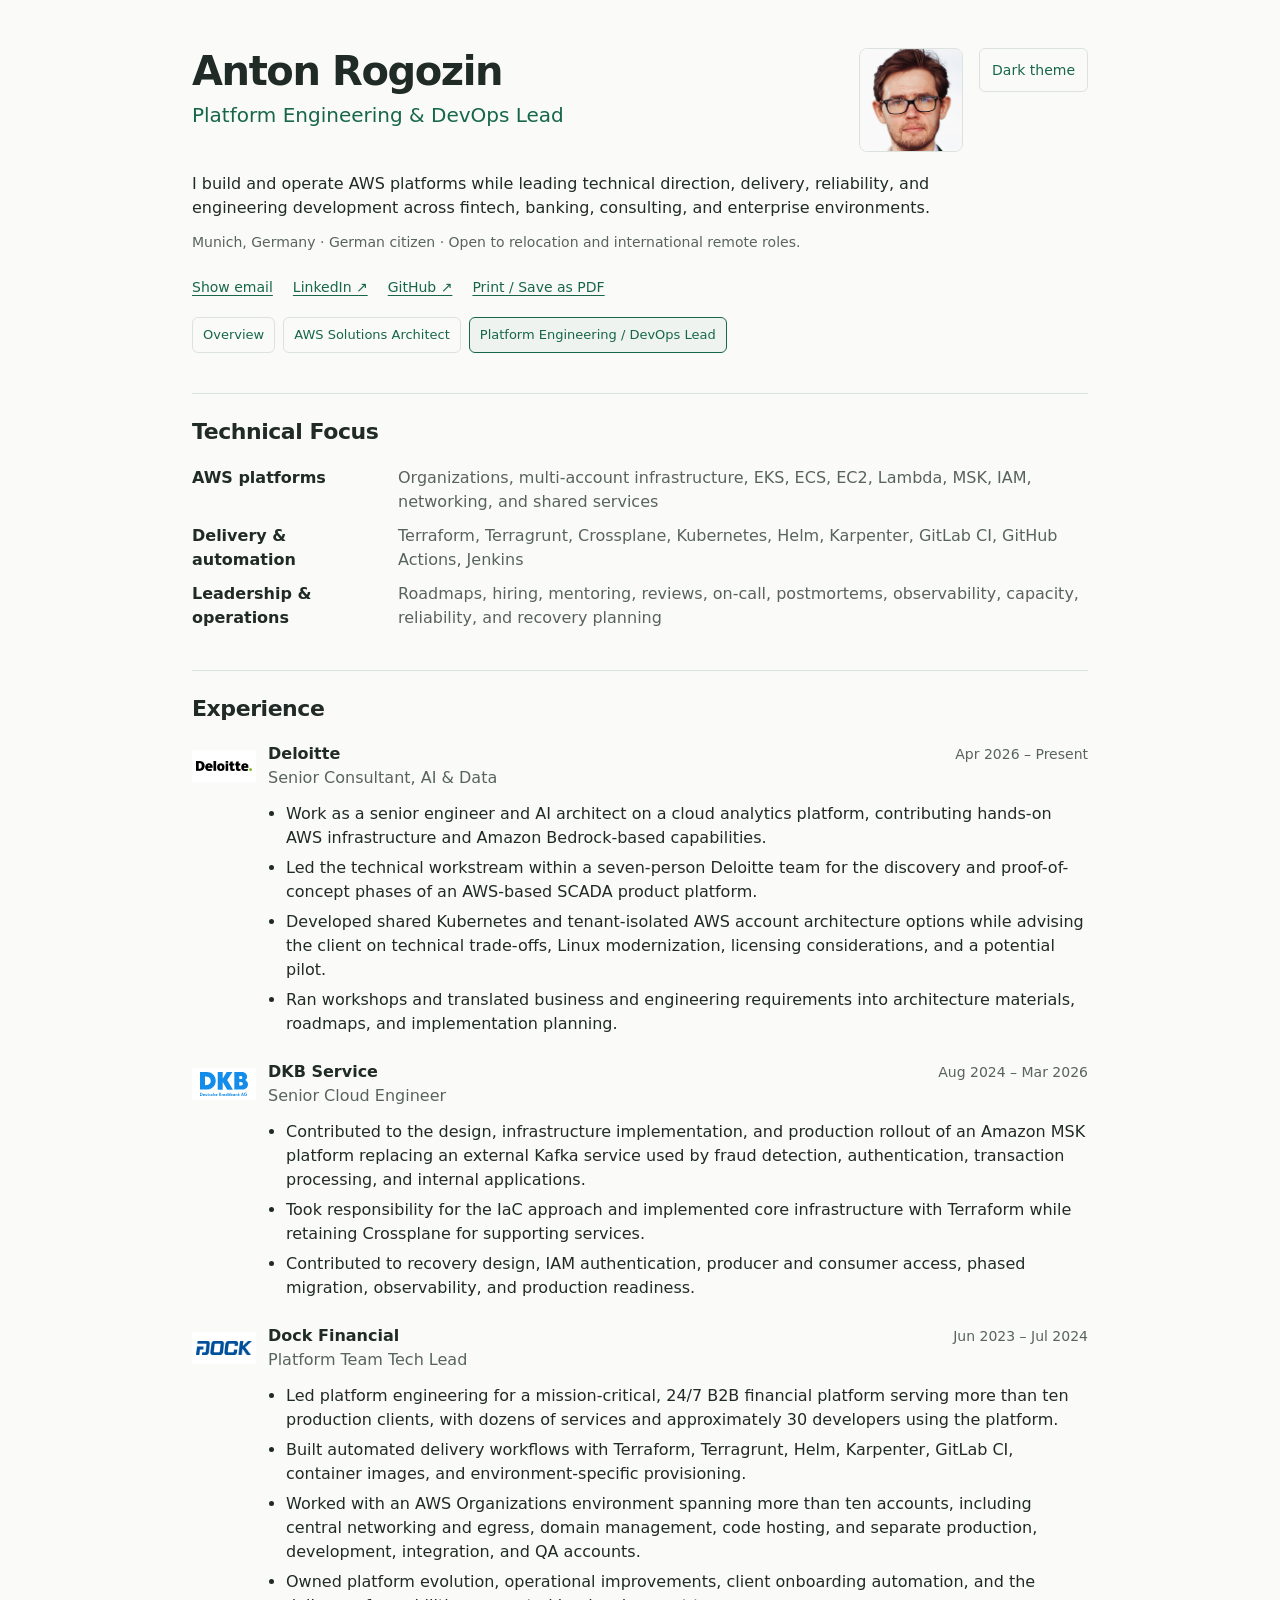
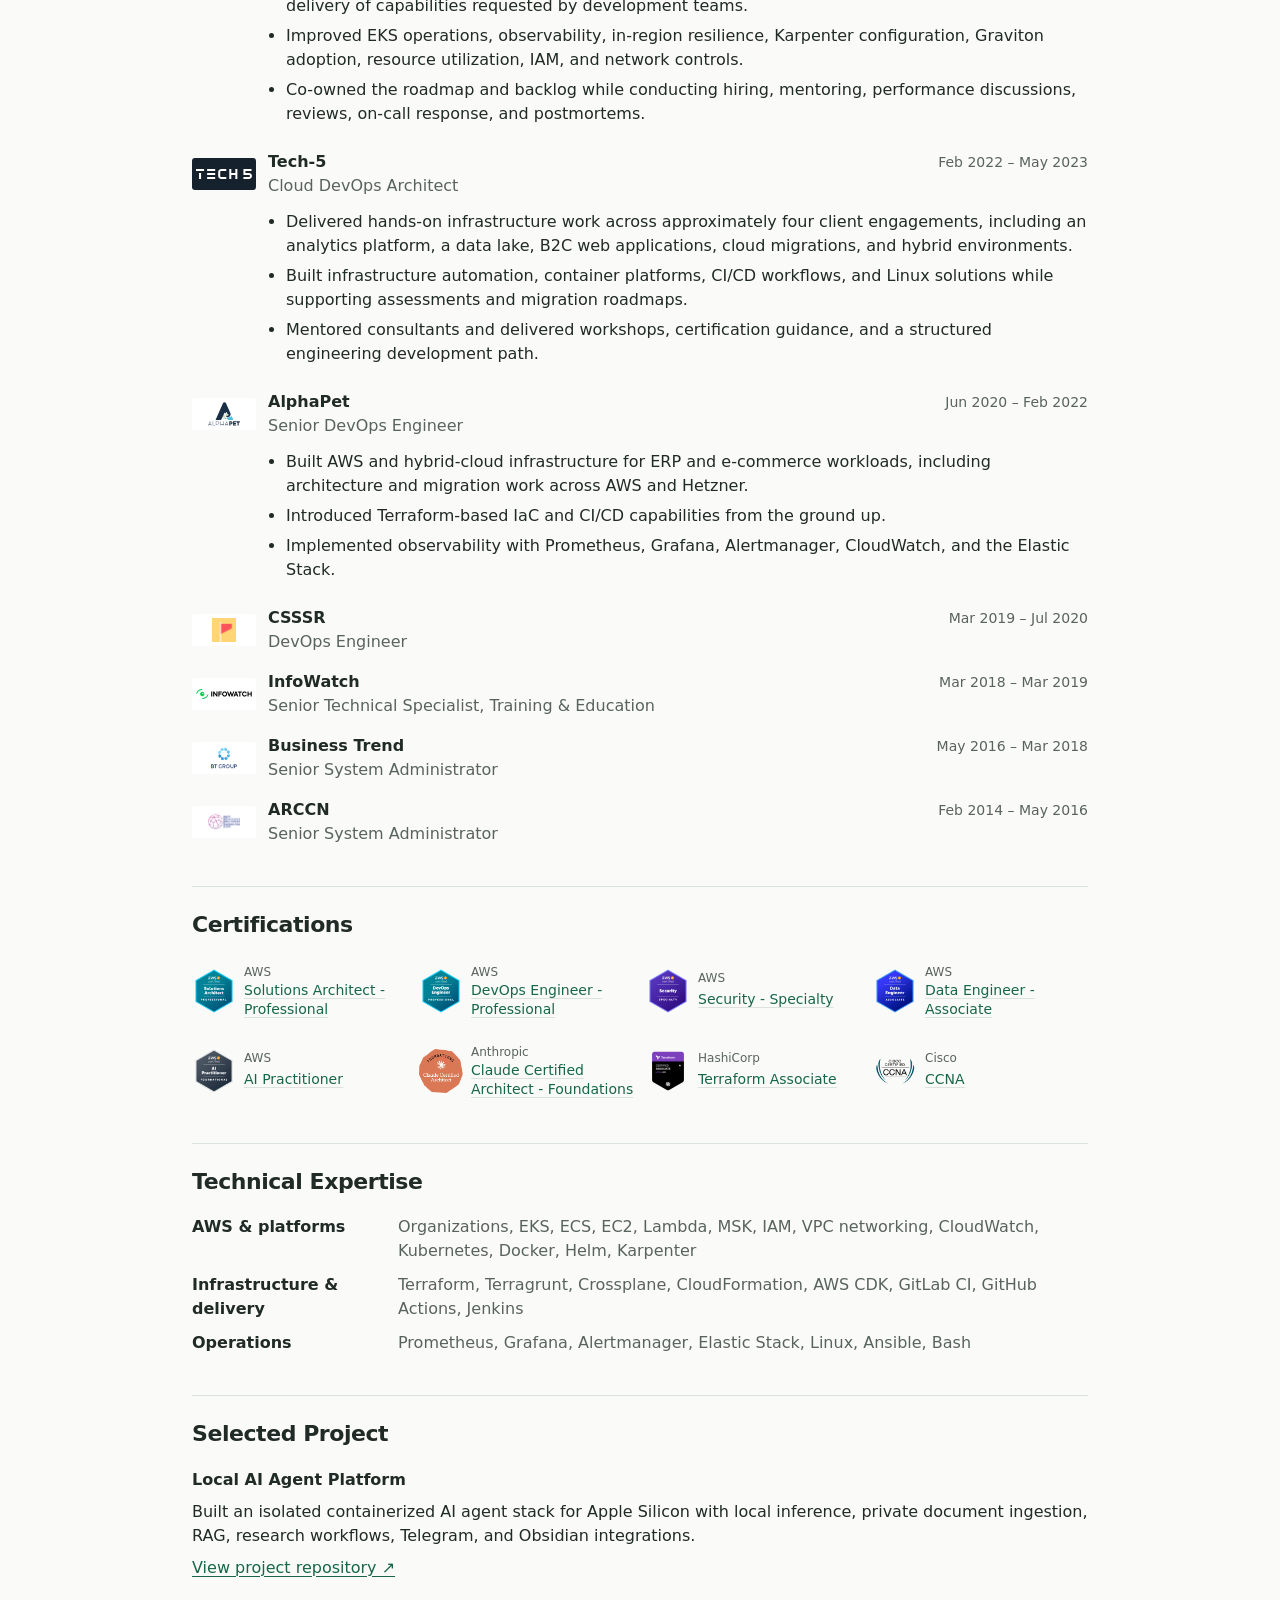
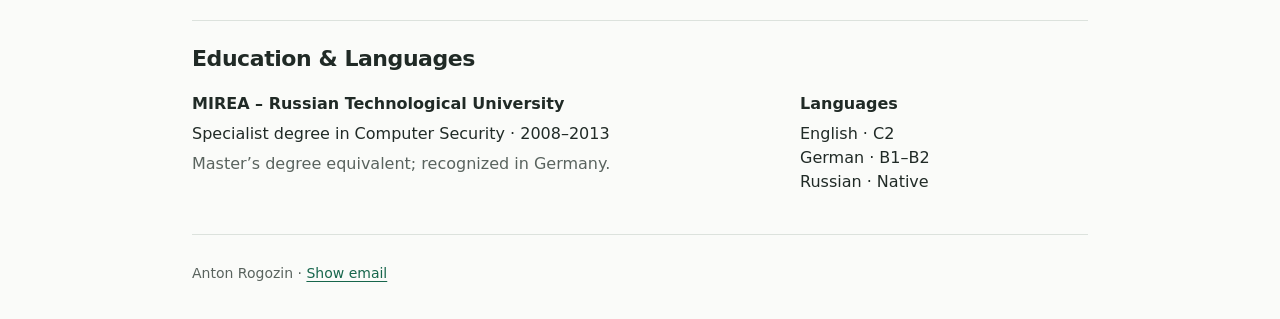
==== platform-engineering.html @ 915482ad "feat: enrich role-focused CV experience" ====
<!doctype html>
<html lang="en">
  <head>
    <meta charset="utf-8">
    <meta name="viewport" content="width=device-width, initial-scale=1">
    <meta name="description" content="Anton Rogozin - hands-on Platform Engineering and DevOps Lead with AWS, EKS, Kubernetes, Terraform, CI/CD, operations, and people leadership experience.">
    <meta name="theme-color" content="#0b0f14">
    <meta http-equiv="Content-Security-Policy" content="default-src 'self'; script-src 'self'; style-src 'self'; img-src 'self' data:; font-src 'self'; connect-src 'none'; object-src 'none'; base-uri 'self'; form-action 'self'; upgrade-insecure-requests">
    <meta property="og:type" content="profile"><meta property="og:title" content="Anton Rogozin - Platform Engineering & DevOps Lead"><meta property="og:description" content="AWS, EKS, Kubernetes, Terraform, CI/CD, reliability, developer platforms, and engineering leadership."><meta property="og:url" content="https://aarogozin.github.io/cv/platform-engineering.html"><meta name="twitter:card" content="summary">
    <title>Anton Rogozin - Platform Engineering & DevOps Lead</title>
    <link rel="icon" href="favicon.svg" type="image/svg+xml"><link rel="stylesheet" href="styles.css?v=3"><script defer src="app.js"></script>
  </head>
  <body>
    <a class="skip-link" href="#main">Skip to content</a>
    <main id="main" class="resume">
      <header class="profile" id="top">
        <div class="profile-heading"><div><h1>Anton Rogozin</h1><p class="subtitle">Platform Engineering & DevOps Lead</p></div><div class="profile-actions"><img class="profile-photo" src="assets/profile/anton-rogozin.png" alt="Portrait of Anton Rogozin" width="852" height="1052" decoding="async" fetchpriority="high"><button class="theme-toggle" type="button" aria-label="Switch to dark theme" aria-pressed="false">Dark theme</button></div></div>
        <p class="intro">I build and operate AWS platforms while leading technical direction, delivery, reliability, and engineering development across fintech, banking, consulting, and enterprise environments.</p>
        <p class="location">Munich, Germany · German citizen · Open to relocation and international remote roles.</p>
        <div class="contacts"><button type="button" class="email-button">Show email</button><a href="https://www.linkedin.com/in/anton-rogozin" target="_blank" rel="noopener noreferrer">LinkedIn ↗</a><a href="https://github.com/aarogozin" target="_blank" rel="noopener noreferrer">GitHub ↗</a><button type="button" class="print-button">Print / Save as PDF</button></div>
        <nav class="versions" aria-label="CV versions"><a href="index.html">Overview</a><a href="solutions-architect.html">AWS Solutions Architect</a><a href="platform-engineering.html" aria-current="page">Platform Engineering / DevOps Lead</a></nav>
      </header>
      <section id="expertise" aria-labelledby="expertise-title"><h2 id="expertise-title">Technical Focus</h2><dl class="expertise"><div><dt>AWS platforms</dt><dd>Organizations, multi-account infrastructure, EKS, ECS, EC2, Lambda, MSK, IAM, networking, and shared services</dd></div><div><dt>Delivery & automation</dt><dd>Terraform, Terragrunt, Crossplane, Kubernetes, Helm, Karpenter, GitLab CI, GitHub Actions, Jenkins</dd></div><div><dt>Leadership & operations</dt><dd>Roadmaps, hiring, mentoring, reviews, on-call, postmortems, observability, capacity, reliability, and recovery planning</dd></div></dl></section>
      <section id="experience" aria-labelledby="experience-title"><h2 id="experience-title">Experience</h2>
        <article class="role"><div class="role-heading"><span class="company-logo"><img src="assets/companies/deloitte.png" alt="" width="64" height="32" loading="lazy"></span><div class="role-title"><h3>Deloitte</h3><p>Senior Consultant, AI & Data</p></div><p class="dates">Apr 2026 – Present</p></div><ul><li>Work as a senior engineer and AI architect on a cloud analytics platform, contributing hands-on AWS infrastructure and Amazon Bedrock-based capabilities.</li><li>Led the technical workstream within a seven-person Deloitte team for the discovery and proof-of-concept phases of an AWS-based SCADA product platform.</li><li>Developed shared Kubernetes and tenant-isolated AWS account architecture options while advising the client on technical trade-offs, Linux modernization, licensing considerations, and a potential pilot.</li><li>Ran workshops and translated business and engineering requirements into architecture materials, roadmaps, and implementation planning.</li></ul></article>
        <article class="role"><div class="role-heading"><span class="company-logo"><img src="assets/companies/dkb.svg" alt="" width="64" height="32" loading="lazy"></span><div class="role-title"><h3>DKB Service</h3><p>Senior Cloud Engineer</p></div><p class="dates">Aug 2024 – Mar 2026</p></div><ul><li>Contributed to the design, infrastructure implementation, and production rollout of an Amazon MSK platform replacing an external Kafka service used by fraud detection, authentication, transaction processing, and internal applications.</li><li>Took responsibility for the IaC approach and implemented core infrastructure with Terraform while retaining Crossplane for supporting services.</li><li>Contributed to recovery design, IAM authentication, producer and consumer access, phased migration, observability, and production readiness.</li></ul></article>
        <article class="role"><div class="role-heading"><span class="company-logo"><img src="assets/companies/dock.png" alt="" width="64" height="32" loading="lazy"></span><div class="role-title"><h3>Dock Financial</h3><p>Platform Team Tech Lead</p></div><p class="dates">Jun 2023 – Jul 2024</p></div><ul><li>Led platform engineering for a mission-critical, 24/7 B2B financial platform serving more than ten production clients, with dozens of services and approximately 30 developers using the platform.</li><li>Built automated delivery workflows with Terraform, Terragrunt, Helm, Karpenter, GitLab CI, container images, and environment-specific provisioning.</li><li>Worked with an AWS Organizations environment spanning more than ten accounts, including central networking and egress, domain management, code hosting, and separate production, development, integration, and QA accounts.</li><li>Owned platform evolution, operational improvements, client onboarding automation, and the delivery of capabilities requested by development teams.</li><li>Improved EKS operations, observability, in-region resilience, Karpenter configuration, Graviton adoption, resource utilization, IAM, and network controls.</li><li>Co-owned the roadmap and backlog while conducting hiring, mentoring, performance discussions, reviews, on-call response, and postmortems.</li></ul></article>
        <article class="role"><div class="role-heading"><span class="company-logo logo-dark"><img src="assets/companies/tech5.svg" alt="" width="64" height="32" loading="lazy"></span><div class="role-title"><h3>Tech-5</h3><p>Cloud DevOps Architect</p></div><p class="dates">Feb 2022 – May 2023</p></div><ul><li>Delivered hands-on infrastructure work across approximately four client engagements, including an analytics platform, a data lake, B2C web applications, cloud migrations, and hybrid environments.</li><li>Built infrastructure automation, container platforms, CI/CD workflows, and Linux solutions while supporting assessments and migration roadmaps.</li><li>Mentored consultants and delivered workshops, certification guidance, and a structured engineering development path.</li></ul></article>
        <article class="role"><div class="role-heading"><span class="company-logo"><img src="assets/companies/alphapet.svg" alt="" width="64" height="32" loading="lazy"></span><div class="role-title"><h3>AlphaPet</h3><p>Senior DevOps Engineer</p></div><p class="dates">Jun 2020 – Feb 2022</p></div><ul><li>Built AWS and hybrid-cloud infrastructure for ERP and e-commerce workloads, including architecture and migration work across AWS and Hetzner.</li><li>Introduced Terraform-based IaC and CI/CD capabilities from the ground up.</li><li>Implemented observability with Prometheus, Grafana, Alertmanager, CloudWatch, and the Elastic Stack.</li></ul></article>
        <div class="earlier-roles"><article class="role-heading earlier-role"><span class="company-logo"><img src="assets/companies/csssr.png" alt="" width="64" height="32" loading="lazy"></span><div class="role-title"><h3>CSSSR</h3><p>DevOps Engineer</p></div><p class="dates">Mar 2019 – Jul 2020</p></article><article class="role-heading earlier-role"><span class="company-logo"><img src="assets/companies/infowatch.svg" alt="" width="64" height="32" loading="lazy"></span><div class="role-title"><h3>InfoWatch</h3><p>Senior Technical Specialist, Training & Education</p></div><p class="dates">Mar 2018 – Mar 2019</p></article><article class="role-heading earlier-role"><span class="company-logo"><img src="assets/companies/business-trend.png" alt="" width="64" height="32" loading="lazy"></span><div class="role-title"><h3>Business Trend</h3><p>Senior System Administrator</p></div><p class="dates">May 2016 – Mar 2018</p></article><article class="role-heading earlier-role"><span class="company-logo"><img src="assets/companies/arccn.png" alt="" width="64" height="32" loading="lazy"></span><div class="role-title"><h3>ARCCN</h3><p>Senior System Administrator</p></div><p class="dates">Feb 2014 – May 2016</p></article></div>
      </section>
      <section id="credentials" aria-labelledby="credentials-title"><h2 id="credentials-title">Certifications</h2><div class="certifications"><ul>
        <li><a class="cert-card" href="https://www.credly.com/org/amazon-web-services/badge/aws-certified-solutions-architect-professional" target="_blank" rel="noopener noreferrer"><span class="badge-image"><img src="assets/badges/aws-solutions-architect.png" alt="" width="600" height="600" loading="lazy"></span><strong>AWS</strong><span>Solutions Architect - Professional</span></a></li><li><a class="cert-card" href="https://www.credly.com/org/amazon-web-services/badge/aws-certified-devops-engineer-professional" target="_blank" rel="noopener noreferrer"><span class="badge-image"><img src="assets/badges/aws-devops.png" alt="" width="600" height="600" loading="lazy"></span><strong>AWS</strong><span>DevOps Engineer - Professional</span></a></li><li><a class="cert-card" href="https://www.credly.com/org/amazon-web-services/badge/aws-certified-security-specialty" target="_blank" rel="noopener noreferrer"><span class="badge-image"><img src="assets/badges/aws-security.png" alt="" width="600" height="600" loading="lazy"></span><strong>AWS</strong><span>Security - Specialty</span></a></li><li><a class="cert-card" href="https://www.credly.com/org/amazon-web-services/badge/aws-certified-data-engineer-associate" target="_blank" rel="noopener noreferrer"><span class="badge-image"><img src="assets/badges/aws-data-engineer.png" alt="" width="600" height="600" loading="lazy"></span><strong>AWS</strong><span>Data Engineer - Associate</span></a></li><li><a class="cert-card" href="https://www.credly.com/org/amazon-web-services/badge/aws-certified-ai-practitioner" target="_blank" rel="noopener noreferrer"><span class="badge-image"><img src="assets/badges/aws-ai-practitioner.png" alt="" width="600" height="600" loading="lazy"></span><strong>AWS</strong><span>AI Practitioner</span></a></li><li><a class="cert-card" href="https://www.credly.com/org/anthropic/badge/claude-certified-architect-foundations" target="_blank" rel="noopener noreferrer"><span class="badge-image"><img src="assets/badges/claude-architect-foundations.png" alt="" width="604" height="604" loading="lazy"></span><strong>Anthropic</strong><span>Claude Certified Architect - Foundations</span></a></li><li><a class="cert-card" href="https://developer.hashicorp.com/certifications/infrastructure-automation" target="_blank" rel="noopener noreferrer"><span class="badge-image badge-wide"><img src="assets/badges/terraform.png" alt="" width="672" height="352" loading="lazy"></span><strong>HashiCorp</strong><span>Terraform Associate</span></a></li><li><a class="cert-card" href="https://www.credly.com/org/cisco/badge/ccna" target="_blank" rel="noopener noreferrer"><span class="badge-image"><img src="assets/badges/ccna.png" alt="" width="600" height="600" loading="lazy"></span><strong>Cisco</strong><span>CCNA</span></a></li>
      </ul></div></section>
      <section id="technology" aria-labelledby="technology-title"><h2 id="technology-title">Technical Expertise</h2><dl class="expertise"><div><dt>AWS & platforms</dt><dd>Organizations, EKS, ECS, EC2, Lambda, MSK, IAM, VPC networking, CloudWatch, Kubernetes, Docker, Helm, Karpenter</dd></div><div><dt>Infrastructure & delivery</dt><dd>Terraform, Terragrunt, Crossplane, CloudFormation, AWS CDK, GitLab CI, GitHub Actions, Jenkins</dd></div><div><dt>Operations</dt><dd>Prometheus, Grafana, Alertmanager, Elastic Stack, Linux, Ansible, Bash</dd></div></dl></section>
      <section id="projects" aria-labelledby="projects-title"><h2 id="projects-title">Selected Project</h2><h3>Local AI Agent Platform</h3><p>Built an isolated containerized AI agent stack for Apple Silicon with local inference, private document ingestion, RAG, research workflows, Telegram, and Obsidian integrations.</p><p><a href="https://github.com/aarogozin/mlx-to-isolated-hermes" target="_blank" rel="noopener noreferrer">View project repository ↗</a></p></section>
      <section id="education" aria-labelledby="education-title"><h2 id="education-title">Education & Languages</h2><div class="education-grid"><div><h3>MIREA – Russian Technological University</h3><p>Specialist degree in Computer Security · 2008–2013</p><p class="muted">Master’s degree equivalent; recognized in Germany.</p></div><div><h3>Languages</h3><p>English · C2<br>German · B1–B2<br>Russian · Native</p></div></div></section>
      <footer><p>Anton Rogozin · <button type="button" class="email-button">Show email</button></p></footer>
    </main>
  </body>
</html>
---- styles.css ----
:root {
  color-scheme: light;
  --bg: #fafbf9; --text: #202a26; --muted: #59635e; --accent: #17664c;
  --visited: #535b78; --line: #dce2dd; --hover: #eef3ef;
  --space-section: 40px;
  font-family: system-ui, -apple-system, BlinkMacSystemFont, "Segoe UI", sans-serif;
}
:root[data-theme="dark"] {
  color-scheme: dark;
  --bg: #141b18; --text: #e6ece8; --muted: #aab8b0; --accent: #8ed3b4;
  --visited: #b8bfdc; --line: #35423a; --hover: #233229;
}
* { box-sizing: border-box; }
body { margin: 0; background: var(--bg); color: var(--text); font-size: 16px; line-height: 1.5; }
.resume { max-width: 960px; margin: 0 auto; padding: 48px 32px 24px; }
a { color: var(--accent); text-decoration-thickness: 1px; text-underline-offset: 3px; }
a:visited { color: var(--visited); }
a:hover { text-decoration-thickness: 2px; }
button { font: inherit; color: var(--accent); background: transparent; cursor: pointer; }
a:focus-visible, button:focus-visible { outline: 2px solid var(--accent); outline-offset: 4px; border-radius: 2px; }
.skip-link { position: fixed; top: -80px; left: 16px; padding: 12px; background: var(--bg); z-index: 2; }
.skip-link:focus { top: 12px; }
h1, h2, h3, p { margin: 0; }
h1 { font-size: 40px; line-height: 1.15; letter-spacing: -.035em; font-weight: 700; }
h2 { font-size: 22px; line-height: 1.25; letter-spacing: -.02em; margin-bottom: 20px; }
h3 { font-size: 16px; line-height: 1.5; font-weight: 650; }
.profile-heading { display: flex; justify-content: space-between; gap: 24px; align-items: flex-start; }
.profile-actions { display: flex; align-items: flex-start; gap: 16px; flex-shrink: 0; }
.profile-photo { width: 104px; height: 104px; display: block; object-fit: cover; object-position: 50% 34%; border-radius: 8px; border: 1px solid var(--line); background: #fff; }
.subtitle { font-size: 20px; color: var(--accent); margin-top: 6px; }
.theme-toggle { border: 1px solid var(--line); border-radius: 6px; padding: 8px 12px; min-height: 44px; white-space: nowrap; font-size: 14px; }
.theme-toggle:hover, .theme-toggle:active { background: var(--hover); }
.intro { max-width: 76ch; margin-top: 20px; }
.location { margin-top: 12px; color: var(--muted); font-size: 14px; max-width: 85ch; }
.contacts { display: flex; flex-wrap: wrap; align-items: center; gap: 0 20px; margin-top: 12px; }
.contacts a, .contacts button, footer .email-button, .print-button { min-height: 44px; display: inline-flex; align-items: center; font-size: 14px; }
.versions { display: flex; flex-wrap: wrap; gap: 8px; margin-top: 8px; }
.versions a { display: inline-flex; align-items: center; min-height: 36px; padding: 5px 10px; border: 1px solid var(--line); border-radius: 6px; font-size: 13px; text-decoration: none; }
.versions a:hover, .versions a[aria-current="page"] { background: var(--hover); border-color: var(--accent); }
.print-button { border: 0; padding: 0; text-decoration: underline; text-underline-offset: 3px; }
.email-button { border: 0; padding: 0; color: var(--accent); background: transparent; cursor: pointer; text-decoration: underline; text-underline-offset: 3px; }
section { margin-top: var(--space-section); padding-top: 24px; border-top: 1px solid var(--line); }
.role + .role { margin-top: 24px; }
.role-heading { display: grid; grid-template-columns: 64px minmax(0, 1fr) auto; align-items: center; gap: 12px; }
.role-title p { color: var(--muted); }
.dates { color: var(--muted); font-size: 14px; font-variant-numeric: tabular-nums; white-space: nowrap; align-self: start; padding-top: 2px; }
.company-logo { width: 64px; height: 32px; padding: 4px; display: flex; justify-content: center; align-items: center; background: #fff; border-radius: 3px; }
.company-logo img { width: 100%; height: 100%; object-fit: contain; }
.logo-dark { background: #15212d; }
.role ul { margin: 12px 0 0 76px; padding-left: 18px; }
.role li + li { margin-top: 6px; }
.earlier-roles { margin-top: 24px; display: grid; gap: 16px; }
.certifications ul { list-style: none; padding: 0; margin: 0; display: grid; grid-template-columns: repeat(4, minmax(0, 1fr)); gap: 16px 12px; }
.cert-card { display: grid; grid-template-columns: 44px minmax(0, 1fr); column-gap: 8px; align-content: center; min-height: 64px; text-decoration: none; }
.cert-card > strong { font-size: 12px; color: var(--muted); font-weight: 500; }
.cert-card > span:last-child { grid-column: 2; font-size: 14px; line-height: 1.35; text-decoration: underline; text-decoration-color: var(--line); text-underline-offset: 3px; }
.cert-card:hover > span:last-child { text-decoration-color: currentColor; }
.badge-image { grid-row: 1 / span 2; width: 44px; height: 44px; align-self: center; display: flex; align-items: center; justify-content: center; overflow: hidden; }
.badge-image img { width: 44px; height: 44px; object-fit: contain; flex-shrink: 0; }
.badge-wide img { width: 84px; }
.expertise { margin: 0; display: grid; gap: 10px; }
.expertise > div { display: grid; grid-template-columns: 190px minmax(0, 1fr); gap: 16px; }
dt { font-weight: 650; }
dd { margin: 0; color: var(--muted); }
#projects > p { margin-top: 8px; }
.education-grid { display: grid; grid-template-columns: 2fr 1fr; gap: 32px; }
.education-grid p { margin-top: 6px; }
.muted { color: var(--muted); }
footer { margin-top: 40px; padding-top: 16px; border-top: 1px solid var(--line); color: var(--muted); font-size: 14px; }
footer a { display: inline-block; min-height: 44px; padding-top: 10px; }
@media (max-width: 900px) {
 .certifications ul { grid-template-columns: repeat(2, minmax(0, 1fr)); }
}
@media (max-width: 600px) {
 .resume { padding: 24px 20px; }
 h1 { font-size: 36px; }
 .profile-heading { gap: 12px; flex-wrap: wrap; }
 .profile-actions { width: 100%; order: -1; justify-content: space-between; align-items: center; }
 .profile-photo { width: 84px; height: 84px; }
 .theme-toggle { font-size: 12px; }
 .subtitle { font-size: 18px; }
 section { margin-top: 32px; padding-top: 20px; }
 .role-heading { grid-template-columns: 64px minmax(0, 1fr); gap: 4px 12px; }
 .company-logo { grid-row: 1 / span 2; }
 .dates { grid-column: 2; font-size: 13px; padding-top: 0; }
 .role ul { margin-left: 0; }
 .certifications ul { grid-template-columns: 1fr; gap: 10px; }
 .cert-card { min-height: 48px; }
 .expertise > div { grid-template-columns: 1fr; gap: 2px; }
 .education-grid { grid-template-columns: 1fr; gap: 20px; }
}
@page { size: A4; margin: 14mm; }
@media print {
 :root, :root[data-theme="dark"] { color-scheme: light; --bg: white; --text: #202a26; --muted: #404b45; --accent: #17664c; --visited: #17664c; --line: #bbb; }
 body { font-size: 10pt; line-height: 1.4; }
 .resume { padding: 0; max-width: none; }
 h1 { font-size: 26pt; }
 h2 { font-size: 14pt; margin-bottom: 10px; }
 h3 { font-size: 10pt; }
 .subtitle { font-size: 13pt; }
 .theme-toggle, .profile-photo, .print-button, .skip-link, .versions, footer { display: none; }
 .intro { margin-top: 10px; }
 .location, .dates, .contacts a { font-size: 9pt; }
 .contacts a { min-height: 0; }
 section { margin-top: 20px; padding-top: 12px; }
 .role + .role { margin-top: 16px; }
 .role, .earlier-role, .cert-card, .expertise > div, .education-grid > div { break-inside: avoid; }
 h2, h3, .role-heading { break-after: avoid; }
 .role ul { margin-top: 6px; }
 .role li + li { margin-top: 3px; }
 .certifications ul { grid-template-columns: repeat(4, minmax(0, 1fr)); gap: 8px; }
 .cert-card > span:last-child { font-size: 9pt; }
 .cert-card > strong { font-size: 8pt; }
 a { color: inherit; text-decoration: none; }
}
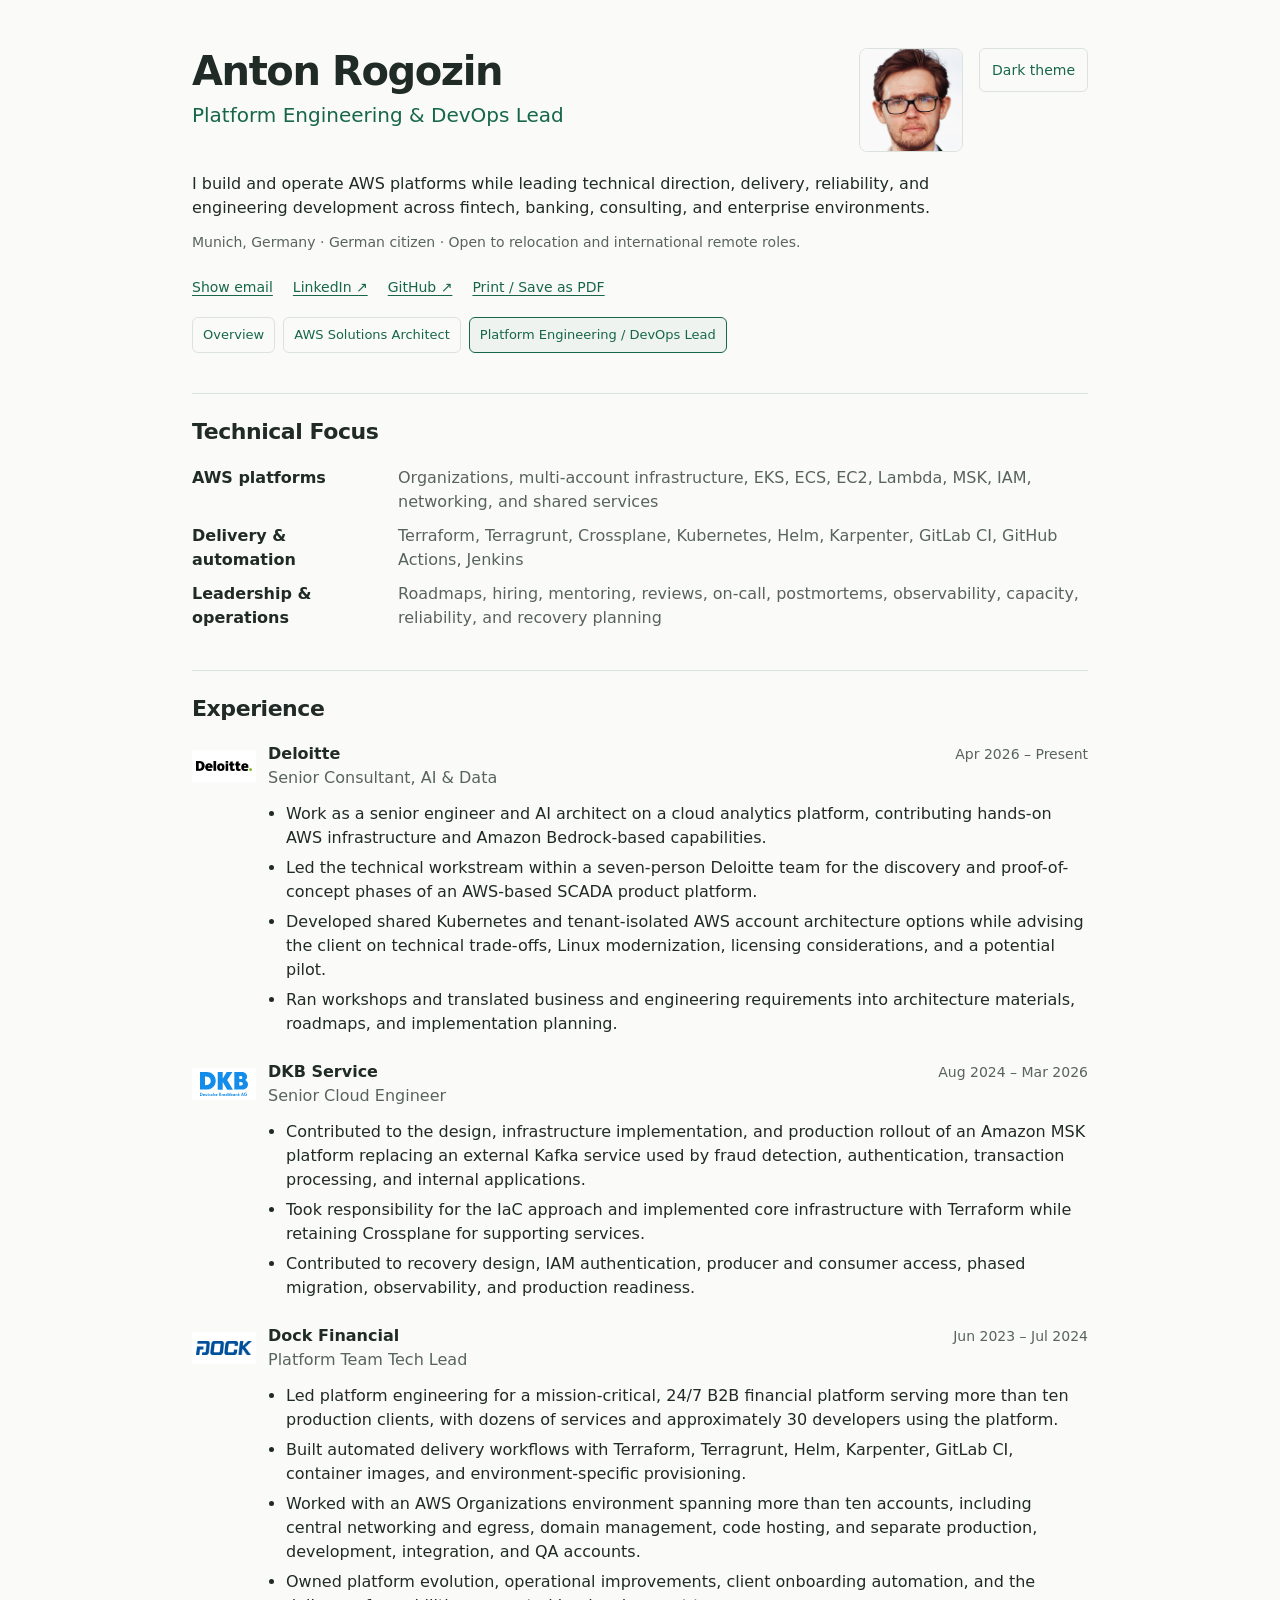
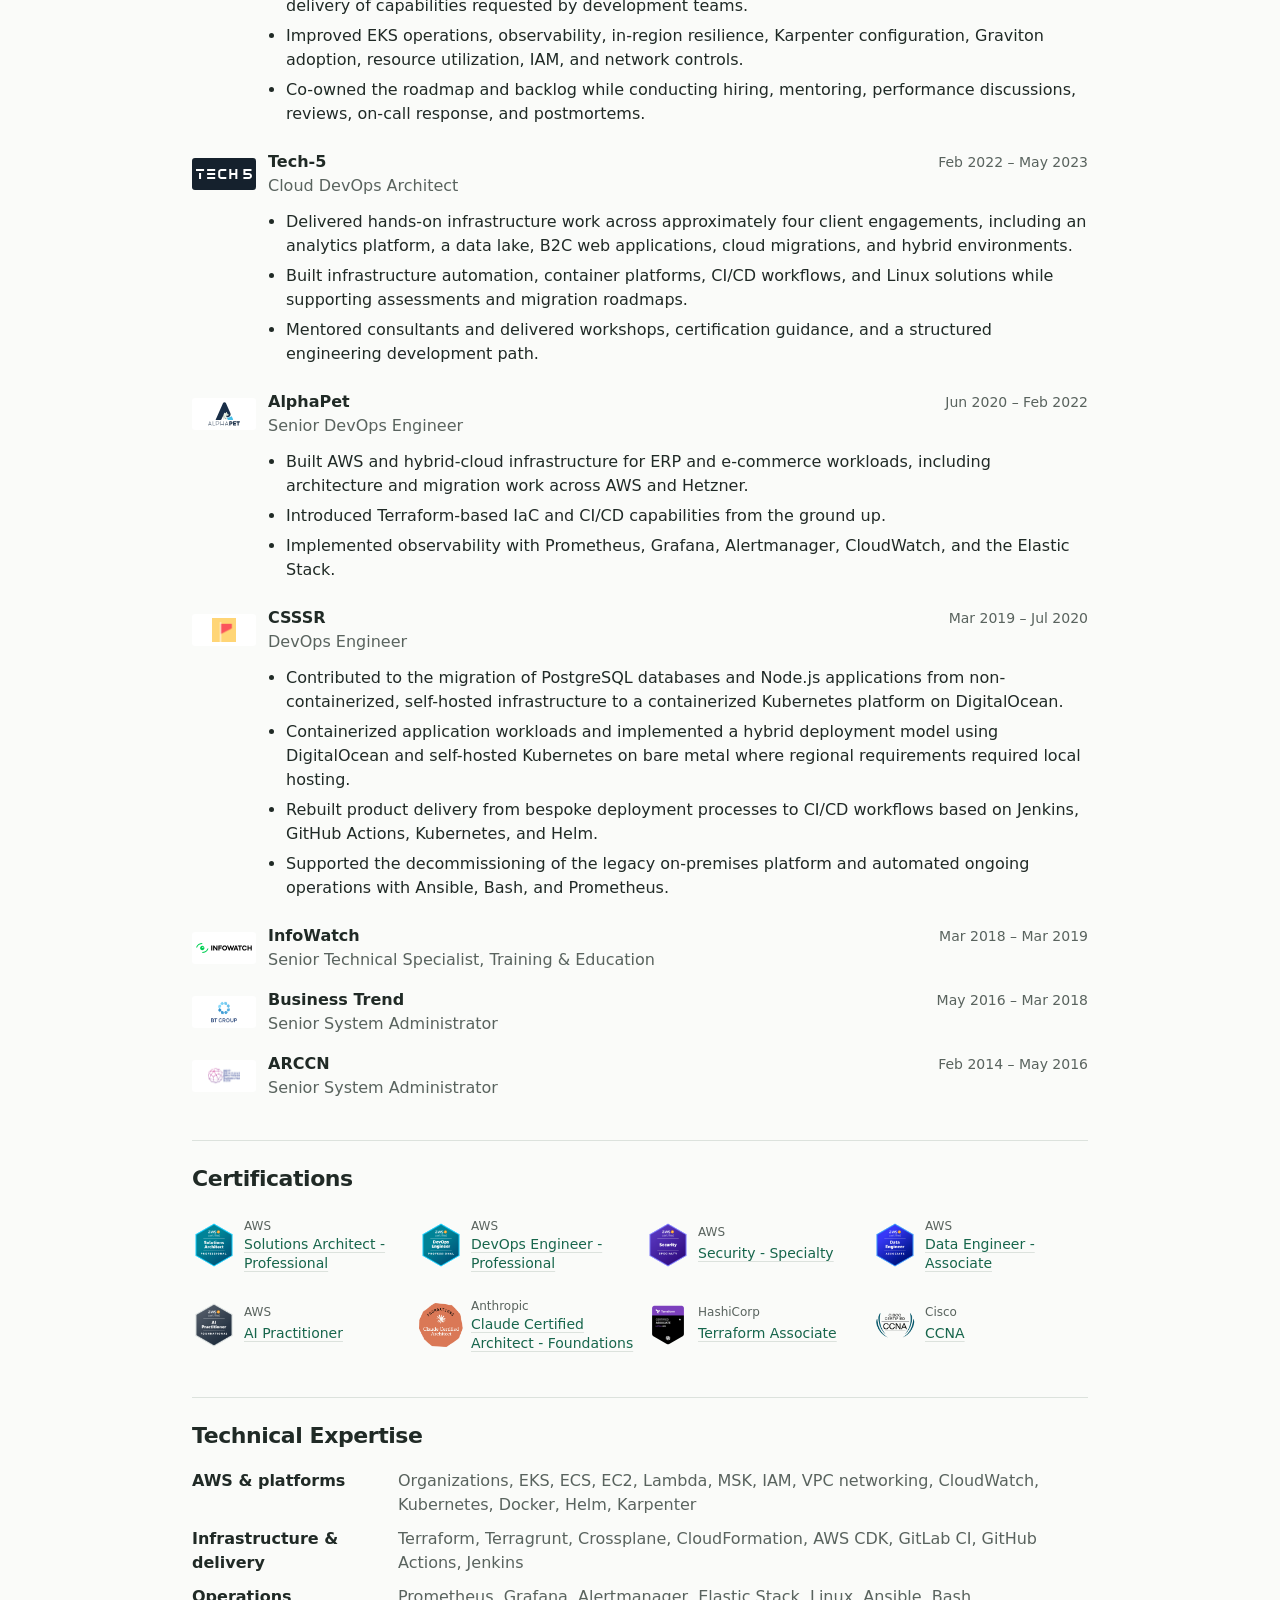
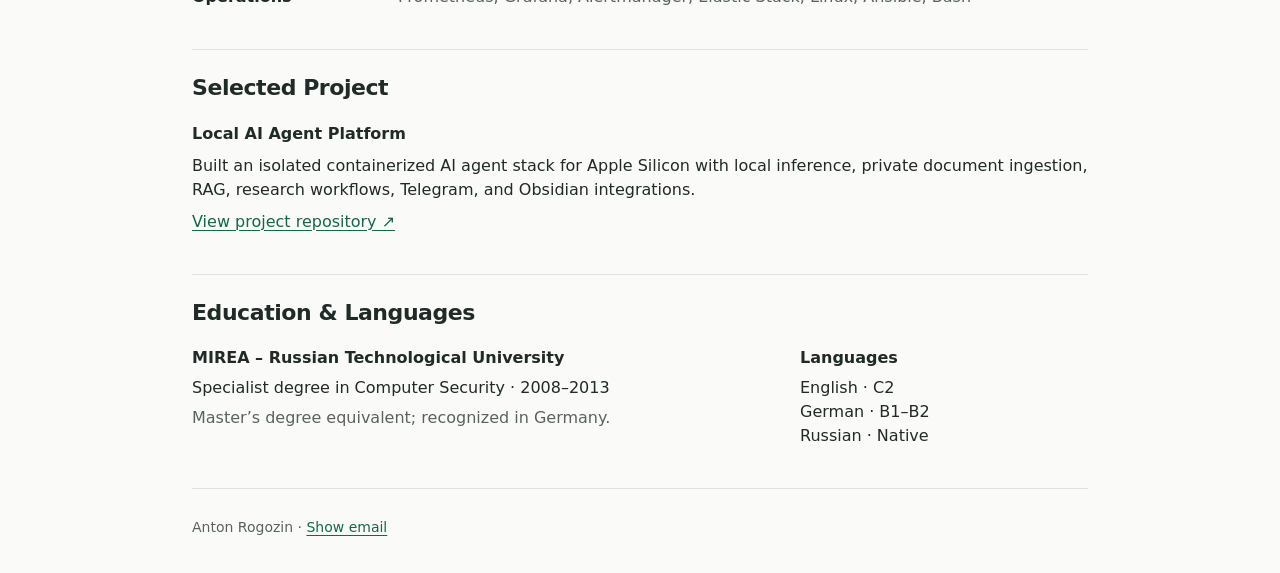
==== commit 25278d62: "feat: expand CSSSR migration experience" ====
--- a/platform-engineering.html
+++ b/platform-engineering.html
@@ -27,7 +27,8 @@
         <article class="role"><div class="role-heading"><span class="company-logo"><img src="assets/companies/dock.png" alt="" width="64" height="32" loading="lazy"></span><div class="role-title"><h3>Dock Financial</h3><p>Platform Team Tech Lead</p></div><p class="dates">Jun 2023 – Jul 2024</p></div><ul><li>Led platform engineering for a mission-critical, 24/7 B2B financial platform serving more than ten production clients, with dozens of services and approximately 30 developers using the platform.</li><li>Built automated delivery workflows with Terraform, Terragrunt, Helm, Karpenter, GitLab CI, container images, and environment-specific provisioning.</li><li>Worked with an AWS Organizations environment spanning more than ten accounts, including central networking and egress, domain management, code hosting, and separate production, development, integration, and QA accounts.</li><li>Owned platform evolution, operational improvements, client onboarding automation, and the delivery of capabilities requested by development teams.</li><li>Improved EKS operations, observability, in-region resilience, Karpenter configuration, Graviton adoption, resource utilization, IAM, and network controls.</li><li>Co-owned the roadmap and backlog while conducting hiring, mentoring, performance discussions, reviews, on-call response, and postmortems.</li></ul></article>
         <article class="role"><div class="role-heading"><span class="company-logo logo-dark"><img src="assets/companies/tech5.svg" alt="" width="64" height="32" loading="lazy"></span><div class="role-title"><h3>Tech-5</h3><p>Cloud DevOps Architect</p></div><p class="dates">Feb 2022 – May 2023</p></div><ul><li>Delivered hands-on infrastructure work across approximately four client engagements, including an analytics platform, a data lake, B2C web applications, cloud migrations, and hybrid environments.</li><li>Built infrastructure automation, container platforms, CI/CD workflows, and Linux solutions while supporting assessments and migration roadmaps.</li><li>Mentored consultants and delivered workshops, certification guidance, and a structured engineering development path.</li></ul></article>
         <article class="role"><div class="role-heading"><span class="company-logo"><img src="assets/companies/alphapet.svg" alt="" width="64" height="32" loading="lazy"></span><div class="role-title"><h3>AlphaPet</h3><p>Senior DevOps Engineer</p></div><p class="dates">Jun 2020 – Feb 2022</p></div><ul><li>Built AWS and hybrid-cloud infrastructure for ERP and e-commerce workloads, including architecture and migration work across AWS and Hetzner.</li><li>Introduced Terraform-based IaC and CI/CD capabilities from the ground up.</li><li>Implemented observability with Prometheus, Grafana, Alertmanager, CloudWatch, and the Elastic Stack.</li></ul></article>
-        <div class="earlier-roles"><article class="role-heading earlier-role"><span class="company-logo"><img src="assets/companies/csssr.png" alt="" width="64" height="32" loading="lazy"></span><div class="role-title"><h3>CSSSR</h3><p>DevOps Engineer</p></div><p class="dates">Mar 2019 – Jul 2020</p></article><article class="role-heading earlier-role"><span class="company-logo"><img src="assets/companies/infowatch.svg" alt="" width="64" height="32" loading="lazy"></span><div class="role-title"><h3>InfoWatch</h3><p>Senior Technical Specialist, Training & Education</p></div><p class="dates">Mar 2018 – Mar 2019</p></article><article class="role-heading earlier-role"><span class="company-logo"><img src="assets/companies/business-trend.png" alt="" width="64" height="32" loading="lazy"></span><div class="role-title"><h3>Business Trend</h3><p>Senior System Administrator</p></div><p class="dates">May 2016 – Mar 2018</p></article><article class="role-heading earlier-role"><span class="company-logo"><img src="assets/companies/arccn.png" alt="" width="64" height="32" loading="lazy"></span><div class="role-title"><h3>ARCCN</h3><p>Senior System Administrator</p></div><p class="dates">Feb 2014 – May 2016</p></article></div>
+        <article class="role"><div class="role-heading"><span class="company-logo"><img src="assets/companies/csssr.png" alt="" width="64" height="32" loading="lazy"></span><div class="role-title"><h3>CSSSR</h3><p>DevOps Engineer</p></div><p class="dates">Mar 2019 – Jul 2020</p></div><ul><li>Contributed to the migration of PostgreSQL databases and Node.js applications from non-containerized, self-hosted infrastructure to a containerized Kubernetes platform on DigitalOcean.</li><li>Containerized application workloads and implemented a hybrid deployment model using DigitalOcean and self-hosted Kubernetes on bare metal where regional requirements required local hosting.</li><li>Rebuilt product delivery from bespoke deployment processes to CI/CD workflows based on Jenkins, GitHub Actions, Kubernetes, and Helm.</li><li>Supported the decommissioning of the legacy on-premises platform and automated ongoing operations with Ansible, Bash, and Prometheus.</li></ul></article>
+        <div class="earlier-roles"><article class="role-heading earlier-role"><span class="company-logo"><img src="assets/companies/infowatch.svg" alt="" width="64" height="32" loading="lazy"></span><div class="role-title"><h3>InfoWatch</h3><p>Senior Technical Specialist, Training & Education</p></div><p class="dates">Mar 2018 – Mar 2019</p></article><article class="role-heading earlier-role"><span class="company-logo"><img src="assets/companies/business-trend.png" alt="" width="64" height="32" loading="lazy"></span><div class="role-title"><h3>Business Trend</h3><p>Senior System Administrator</p></div><p class="dates">May 2016 – Mar 2018</p></article><article class="role-heading earlier-role"><span class="company-logo"><img src="assets/companies/arccn.png" alt="" width="64" height="32" loading="lazy"></span><div class="role-title"><h3>ARCCN</h3><p>Senior System Administrator</p></div><p class="dates">Feb 2014 – May 2016</p></article></div>
       </section>
       <section id="credentials" aria-labelledby="credentials-title"><h2 id="credentials-title">Certifications</h2><div class="certifications"><ul>
         <li><a class="cert-card" href="https://www.credly.com/org/amazon-web-services/badge/aws-certified-solutions-architect-professional" target="_blank" rel="noopener noreferrer"><span class="badge-image"><img src="assets/badges/aws-solutions-architect.png" alt="" width="600" height="600" loading="lazy"></span><strong>AWS</strong><span>Solutions Architect - Professional</span></a></li><li><a class="cert-card" href="https://www.credly.com/org/amazon-web-services/badge/aws-certified-devops-engineer-professional" target="_blank" rel="noopener noreferrer"><span class="badge-image"><img src="assets/badges/aws-devops.png" alt="" width="600" height="600" loading="lazy"></span><strong>AWS</strong><span>DevOps Engineer - Professional</span></a></li><li><a class="cert-card" href="https://www.credly.com/org/amazon-web-services/badge/aws-certified-security-specialty" target="_blank" rel="noopener noreferrer"><span class="badge-image"><img src="assets/badges/aws-security.png" alt="" width="600" height="600" loading="lazy"></span><strong>AWS</strong><span>Security - Specialty</span></a></li><li><a class="cert-card" href="https://www.credly.com/org/amazon-web-services/badge/aws-certified-data-engineer-associate" target="_blank" rel="noopener noreferrer"><span class="badge-image"><img src="assets/badges/aws-data-engineer.png" alt="" width="600" height="600" loading="lazy"></span><strong>AWS</strong><span>Data Engineer - Associate</span></a></li><li><a class="cert-card" href="https://www.credly.com/org/amazon-web-services/badge/aws-certified-ai-practitioner" target="_blank" rel="noopener noreferrer"><span class="badge-image"><img src="assets/badges/aws-ai-practitioner.png" alt="" width="600" height="600" loading="lazy"></span><strong>AWS</strong><span>AI Practitioner</span></a></li><li><a class="cert-card" href="https://www.credly.com/org/anthropic/badge/claude-certified-architect-foundations" target="_blank" rel="noopener noreferrer"><span class="badge-image"><img src="assets/badges/claude-architect-foundations.png" alt="" width="604" height="604" loading="lazy"></span><strong>Anthropic</strong><span>Claude Certified Architect - Foundations</span></a></li><li><a class="cert-card" href="https://developer.hashicorp.com/certifications/infrastructure-automation" target="_blank" rel="noopener noreferrer"><span class="badge-image badge-wide"><img src="assets/badges/terraform.png" alt="" width="672" height="352" loading="lazy"></span><strong>HashiCorp</strong><span>Terraform Associate</span></a></li><li><a class="cert-card" href="https://www.credly.com/org/cisco/badge/ccna" target="_blank" rel="noopener noreferrer"><span class="badge-image"><img src="assets/badges/ccna.png" alt="" width="600" height="600" loading="lazy"></span><strong>Cisco</strong><span>CCNA</span></a></li>
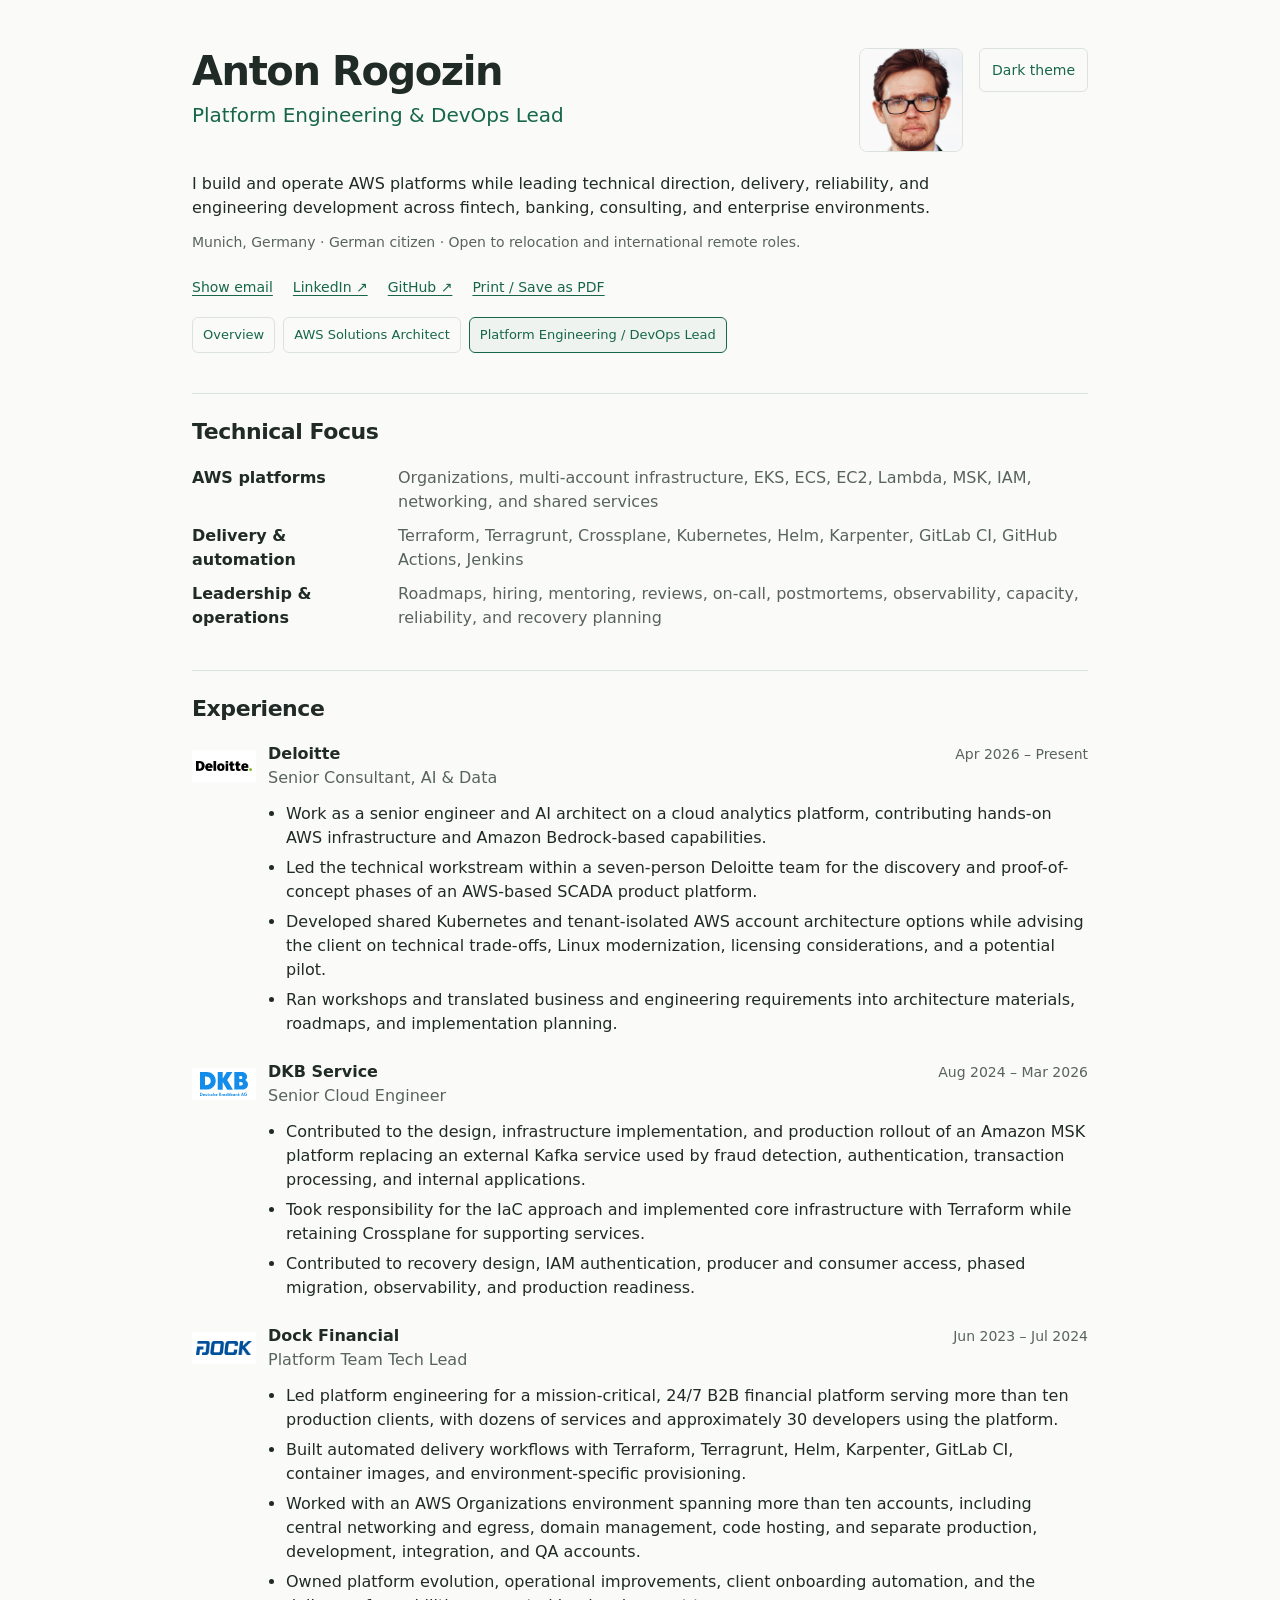
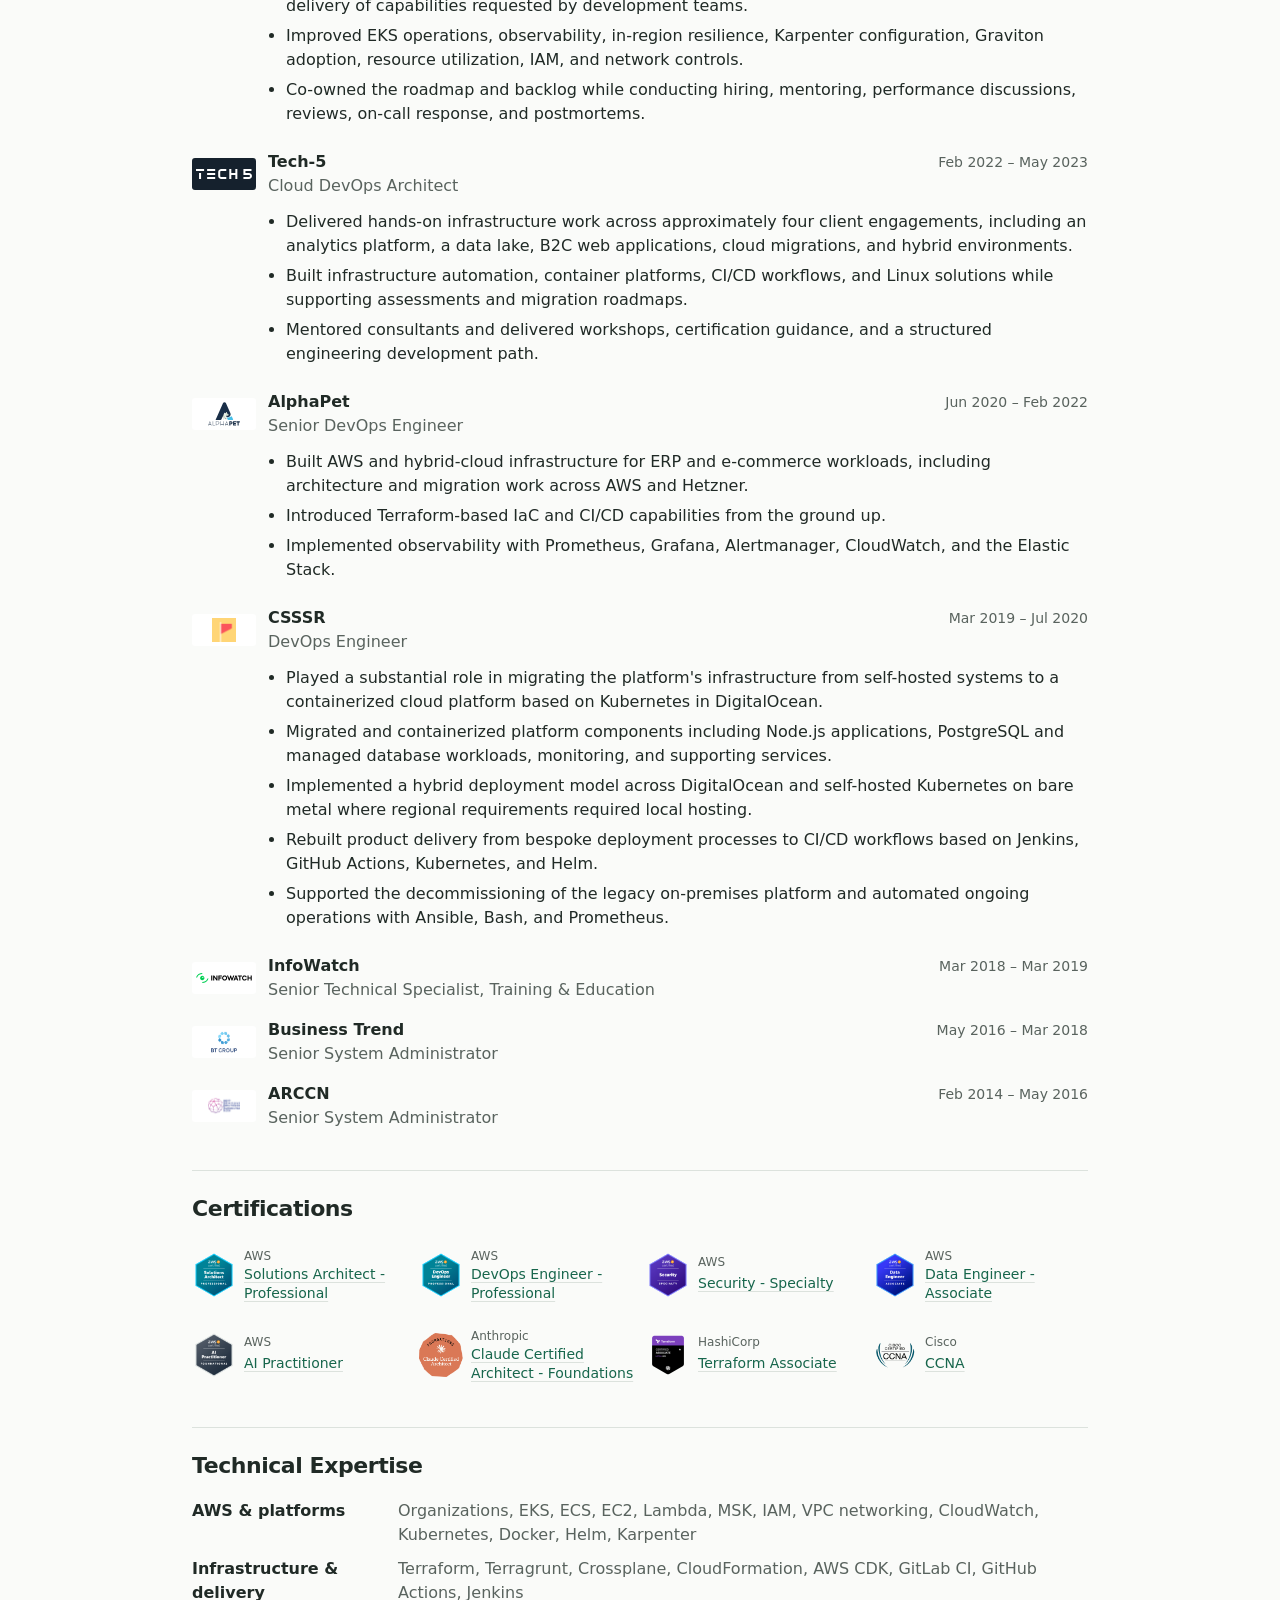
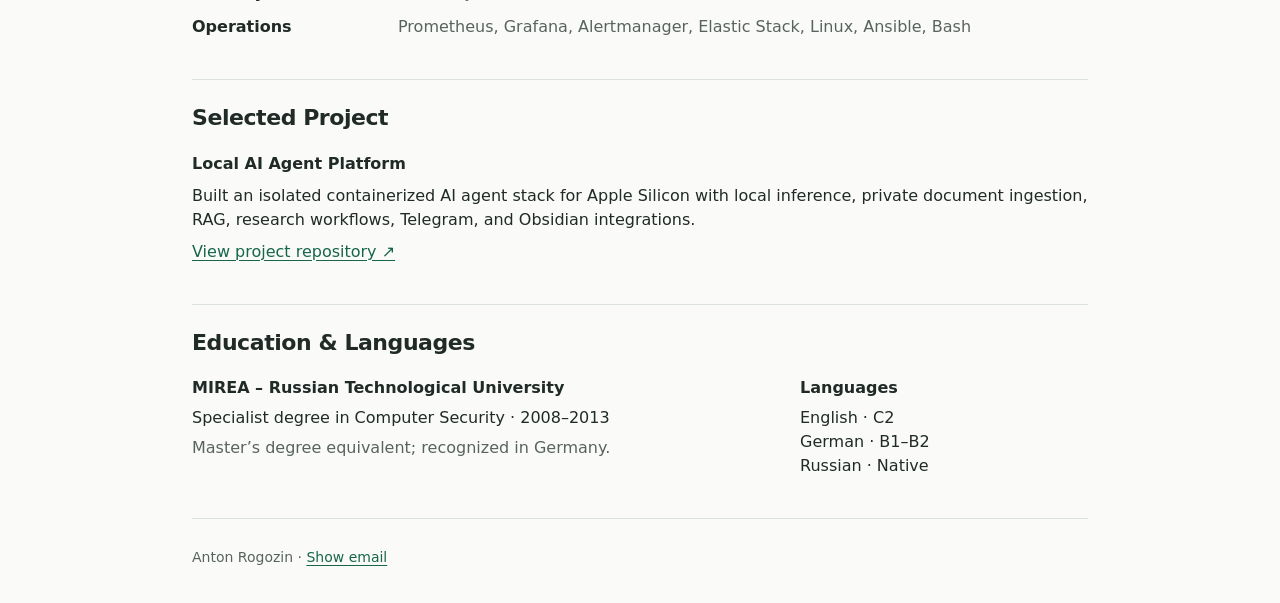
==== commit 6dab3286: "refactor: emphasize CSSSR platform migration scope" ====
--- a/platform-engineering.html
+++ b/platform-engineering.html
@@ -27,7 +27,7 @@
         <article class="role"><div class="role-heading"><span class="company-logo"><img src="assets/companies/dock.png" alt="" width="64" height="32" loading="lazy"></span><div class="role-title"><h3>Dock Financial</h3><p>Platform Team Tech Lead</p></div><p class="dates">Jun 2023 – Jul 2024</p></div><ul><li>Led platform engineering for a mission-critical, 24/7 B2B financial platform serving more than ten production clients, with dozens of services and approximately 30 developers using the platform.</li><li>Built automated delivery workflows with Terraform, Terragrunt, Helm, Karpenter, GitLab CI, container images, and environment-specific provisioning.</li><li>Worked with an AWS Organizations environment spanning more than ten accounts, including central networking and egress, domain management, code hosting, and separate production, development, integration, and QA accounts.</li><li>Owned platform evolution, operational improvements, client onboarding automation, and the delivery of capabilities requested by development teams.</li><li>Improved EKS operations, observability, in-region resilience, Karpenter configuration, Graviton adoption, resource utilization, IAM, and network controls.</li><li>Co-owned the roadmap and backlog while conducting hiring, mentoring, performance discussions, reviews, on-call response, and postmortems.</li></ul></article>
         <article class="role"><div class="role-heading"><span class="company-logo logo-dark"><img src="assets/companies/tech5.svg" alt="" width="64" height="32" loading="lazy"></span><div class="role-title"><h3>Tech-5</h3><p>Cloud DevOps Architect</p></div><p class="dates">Feb 2022 – May 2023</p></div><ul><li>Delivered hands-on infrastructure work across approximately four client engagements, including an analytics platform, a data lake, B2C web applications, cloud migrations, and hybrid environments.</li><li>Built infrastructure automation, container platforms, CI/CD workflows, and Linux solutions while supporting assessments and migration roadmaps.</li><li>Mentored consultants and delivered workshops, certification guidance, and a structured engineering development path.</li></ul></article>
         <article class="role"><div class="role-heading"><span class="company-logo"><img src="assets/companies/alphapet.svg" alt="" width="64" height="32" loading="lazy"></span><div class="role-title"><h3>AlphaPet</h3><p>Senior DevOps Engineer</p></div><p class="dates">Jun 2020 – Feb 2022</p></div><ul><li>Built AWS and hybrid-cloud infrastructure for ERP and e-commerce workloads, including architecture and migration work across AWS and Hetzner.</li><li>Introduced Terraform-based IaC and CI/CD capabilities from the ground up.</li><li>Implemented observability with Prometheus, Grafana, Alertmanager, CloudWatch, and the Elastic Stack.</li></ul></article>
-        <article class="role"><div class="role-heading"><span class="company-logo"><img src="assets/companies/csssr.png" alt="" width="64" height="32" loading="lazy"></span><div class="role-title"><h3>CSSSR</h3><p>DevOps Engineer</p></div><p class="dates">Mar 2019 – Jul 2020</p></div><ul><li>Contributed to the migration of PostgreSQL databases and Node.js applications from non-containerized, self-hosted infrastructure to a containerized Kubernetes platform on DigitalOcean.</li><li>Containerized application workloads and implemented a hybrid deployment model using DigitalOcean and self-hosted Kubernetes on bare metal where regional requirements required local hosting.</li><li>Rebuilt product delivery from bespoke deployment processes to CI/CD workflows based on Jenkins, GitHub Actions, Kubernetes, and Helm.</li><li>Supported the decommissioning of the legacy on-premises platform and automated ongoing operations with Ansible, Bash, and Prometheus.</li></ul></article>
+        <article class="role"><div class="role-heading"><span class="company-logo"><img src="assets/companies/csssr.png" alt="" width="64" height="32" loading="lazy"></span><div class="role-title"><h3>CSSSR</h3><p>DevOps Engineer</p></div><p class="dates">Mar 2019 – Jul 2020</p></div><ul><li>Played a substantial role in migrating the platform's infrastructure from self-hosted systems to a containerized cloud platform based on Kubernetes in DigitalOcean.</li><li>Migrated and containerized platform components including Node.js applications, PostgreSQL and managed database workloads, monitoring, and supporting services.</li><li>Implemented a hybrid deployment model across DigitalOcean and self-hosted Kubernetes on bare metal where regional requirements required local hosting.</li><li>Rebuilt product delivery from bespoke deployment processes to CI/CD workflows based on Jenkins, GitHub Actions, Kubernetes, and Helm.</li><li>Supported the decommissioning of the legacy on-premises platform and automated ongoing operations with Ansible, Bash, and Prometheus.</li></ul></article>
         <div class="earlier-roles"><article class="role-heading earlier-role"><span class="company-logo"><img src="assets/companies/infowatch.svg" alt="" width="64" height="32" loading="lazy"></span><div class="role-title"><h3>InfoWatch</h3><p>Senior Technical Specialist, Training & Education</p></div><p class="dates">Mar 2018 – Mar 2019</p></article><article class="role-heading earlier-role"><span class="company-logo"><img src="assets/companies/business-trend.png" alt="" width="64" height="32" loading="lazy"></span><div class="role-title"><h3>Business Trend</h3><p>Senior System Administrator</p></div><p class="dates">May 2016 – Mar 2018</p></article><article class="role-heading earlier-role"><span class="company-logo"><img src="assets/companies/arccn.png" alt="" width="64" height="32" loading="lazy"></span><div class="role-title"><h3>ARCCN</h3><p>Senior System Administrator</p></div><p class="dates">Feb 2014 – May 2016</p></article></div>
       </section>
       <section id="credentials" aria-labelledby="credentials-title"><h2 id="credentials-title">Certifications</h2><div class="certifications"><ul>
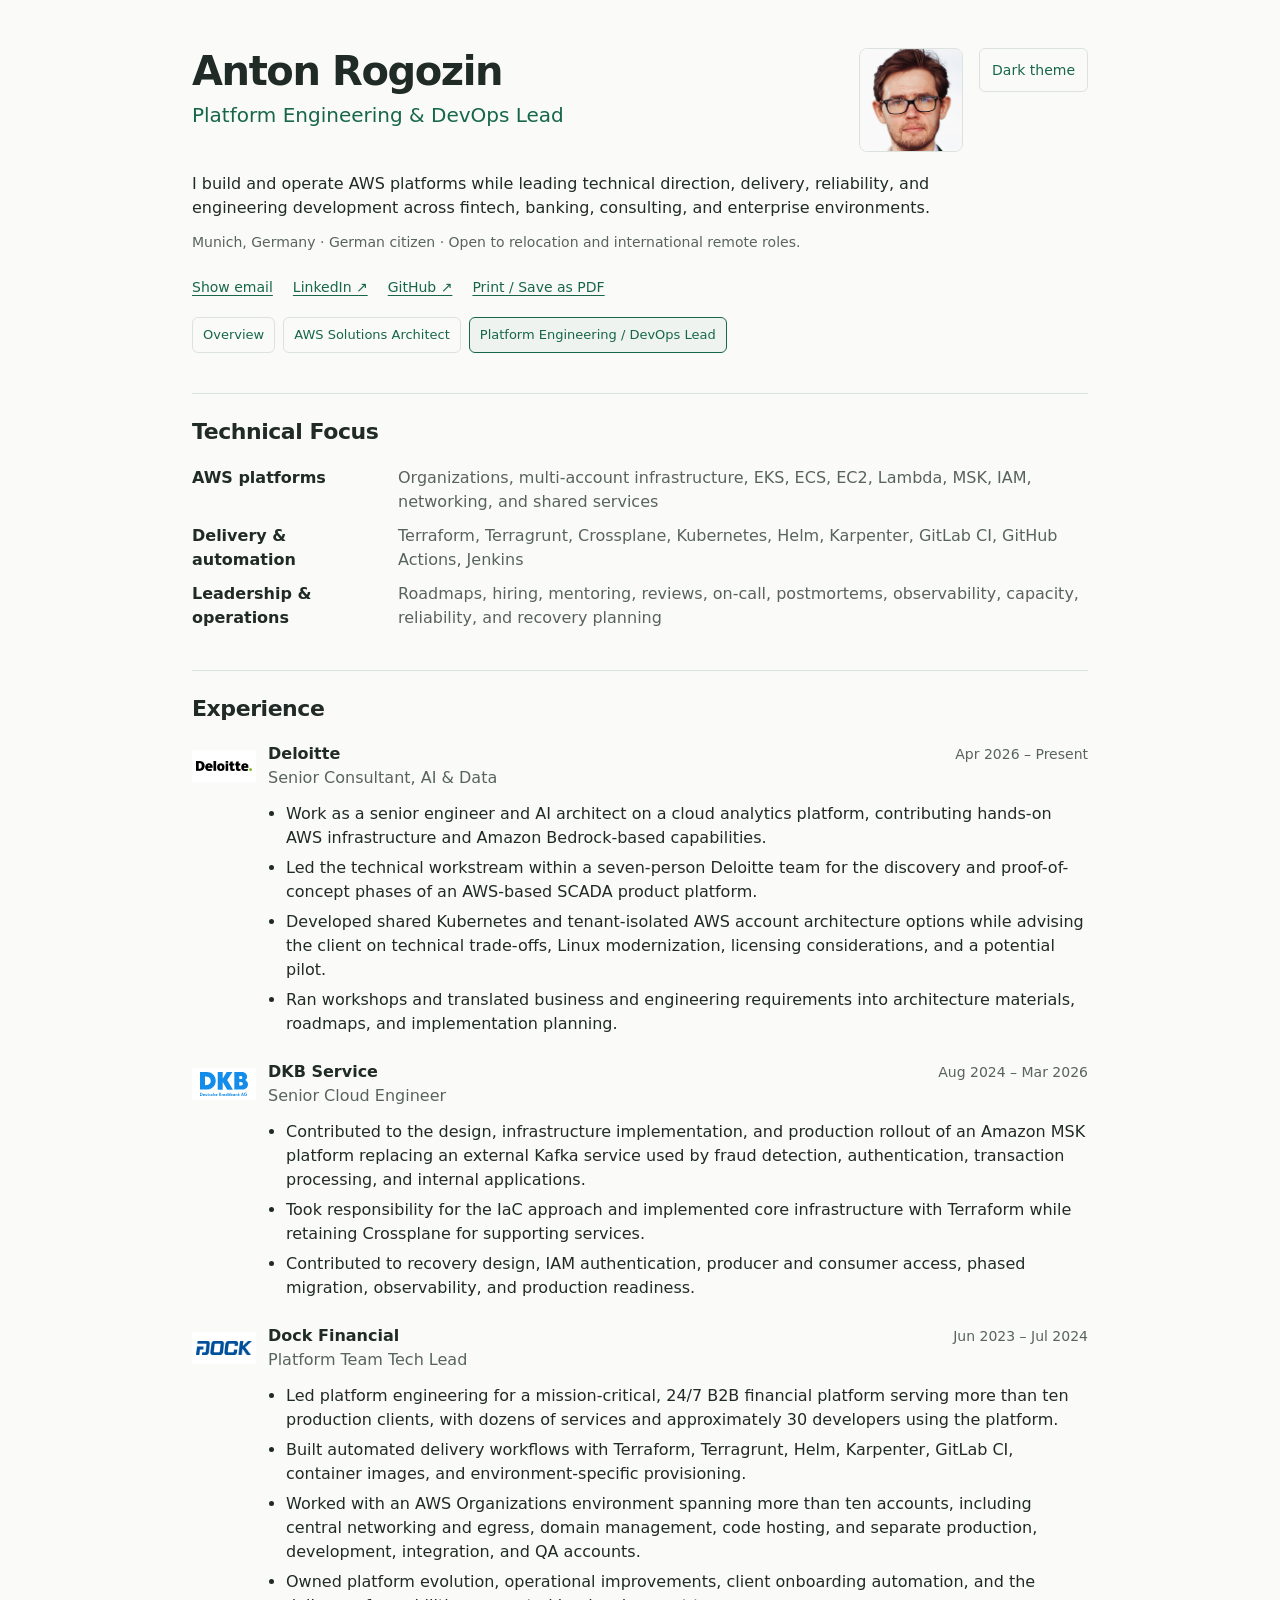
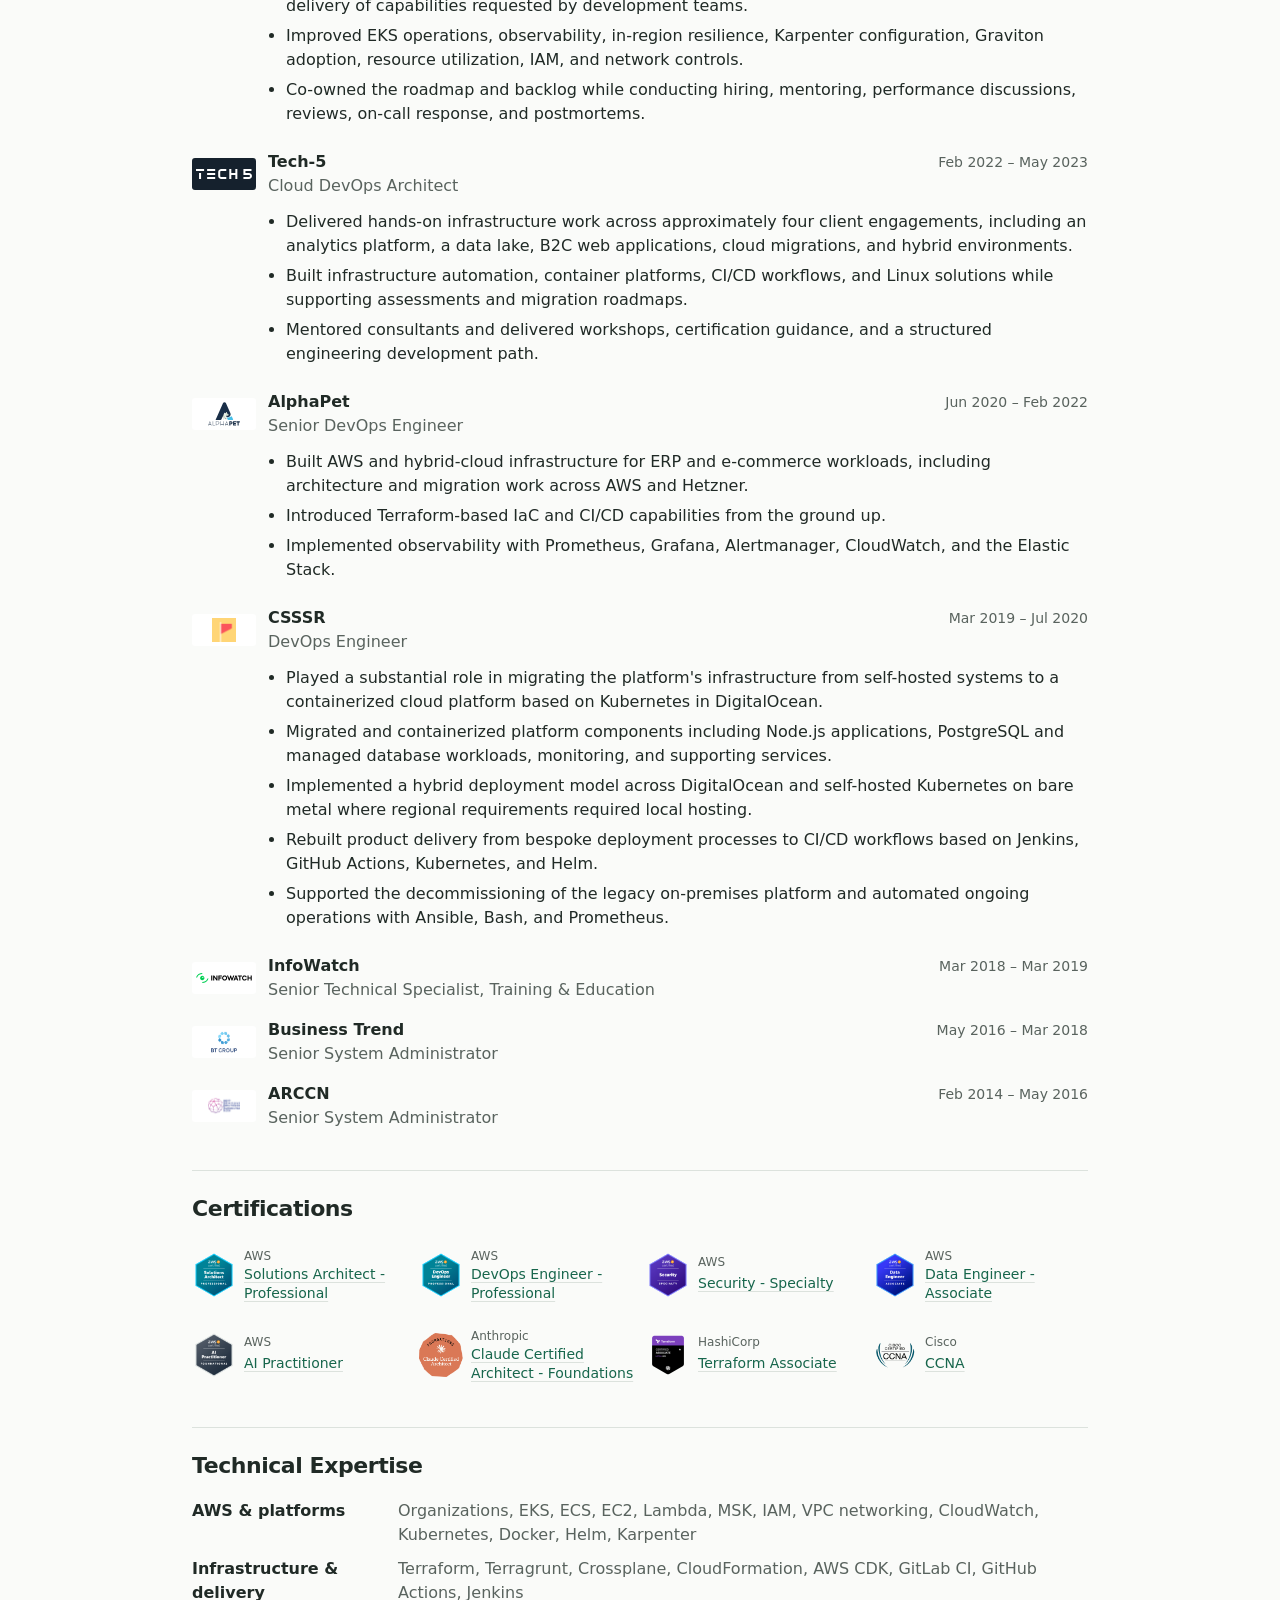
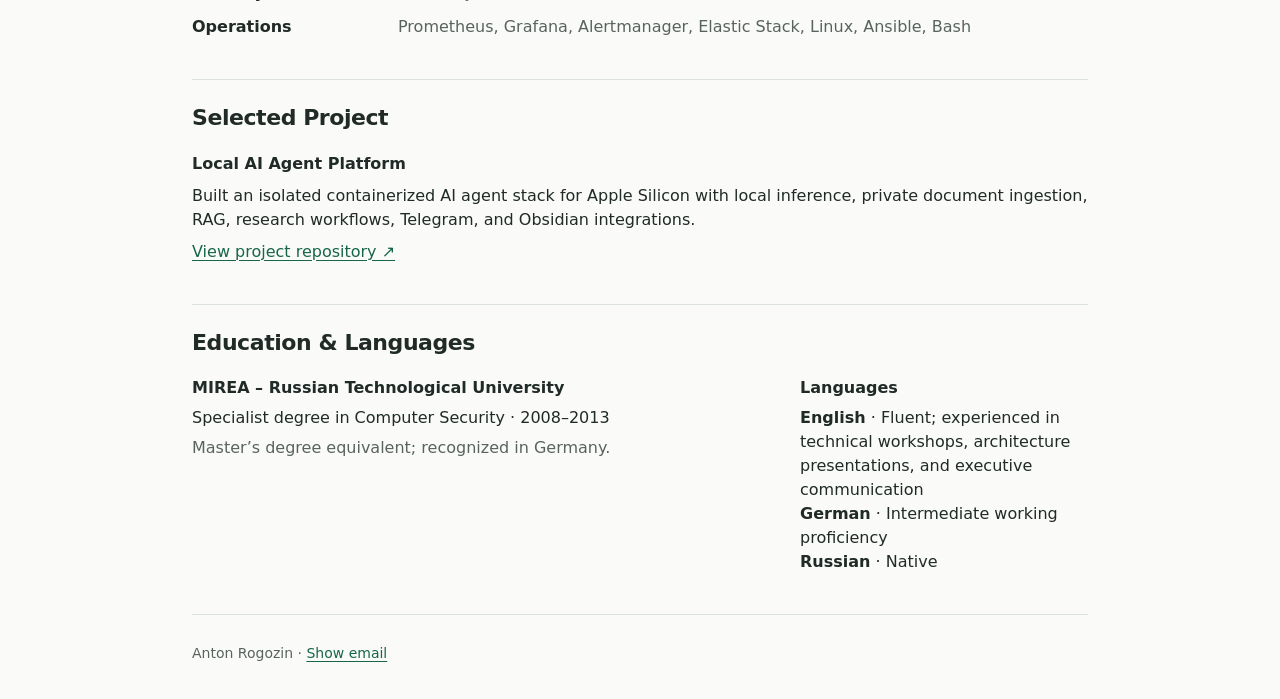
==== commit 31c861b7: "refine language proficiency descriptions" ====
--- a/platform-engineering.html
+++ b/platform-engineering.html
@@ -35,7 +35,7 @@
       </ul></div></section>
       <section id="technology" aria-labelledby="technology-title"><h2 id="technology-title">Technical Expertise</h2><dl class="expertise"><div><dt>AWS & platforms</dt><dd>Organizations, EKS, ECS, EC2, Lambda, MSK, IAM, VPC networking, CloudWatch, Kubernetes, Docker, Helm, Karpenter</dd></div><div><dt>Infrastructure & delivery</dt><dd>Terraform, Terragrunt, Crossplane, CloudFormation, AWS CDK, GitLab CI, GitHub Actions, Jenkins</dd></div><div><dt>Operations</dt><dd>Prometheus, Grafana, Alertmanager, Elastic Stack, Linux, Ansible, Bash</dd></div></dl></section>
       <section id="projects" aria-labelledby="projects-title"><h2 id="projects-title">Selected Project</h2><h3>Local AI Agent Platform</h3><p>Built an isolated containerized AI agent stack for Apple Silicon with local inference, private document ingestion, RAG, research workflows, Telegram, and Obsidian integrations.</p><p><a href="https://github.com/aarogozin/mlx-to-isolated-hermes" target="_blank" rel="noopener noreferrer">View project repository ↗</a></p></section>
-      <section id="education" aria-labelledby="education-title"><h2 id="education-title">Education & Languages</h2><div class="education-grid"><div><h3>MIREA – Russian Technological University</h3><p>Specialist degree in Computer Security · 2008–2013</p><p class="muted">Master’s degree equivalent; recognized in Germany.</p></div><div><h3>Languages</h3><p>English · C2<br>German · B1–B2<br>Russian · Native</p></div></div></section>
+      <section id="education" aria-labelledby="education-title"><h2 id="education-title">Education & Languages</h2><div class="education-grid"><div><h3>MIREA – Russian Technological University</h3><p>Specialist degree in Computer Security · 2008–2013</p><p class="muted">Master’s degree equivalent; recognized in Germany.</p></div><div><h3>Languages</h3><p><strong>English</strong> · Fluent; experienced in technical workshops, architecture presentations, and executive communication<br><strong>German</strong> · Intermediate working proficiency<br><strong>Russian</strong> · Native</p></div></div></section>
       <footer><p>Anton Rogozin · <button type="button" class="email-button">Show email</button></p></footer>
     </main>
   </body>
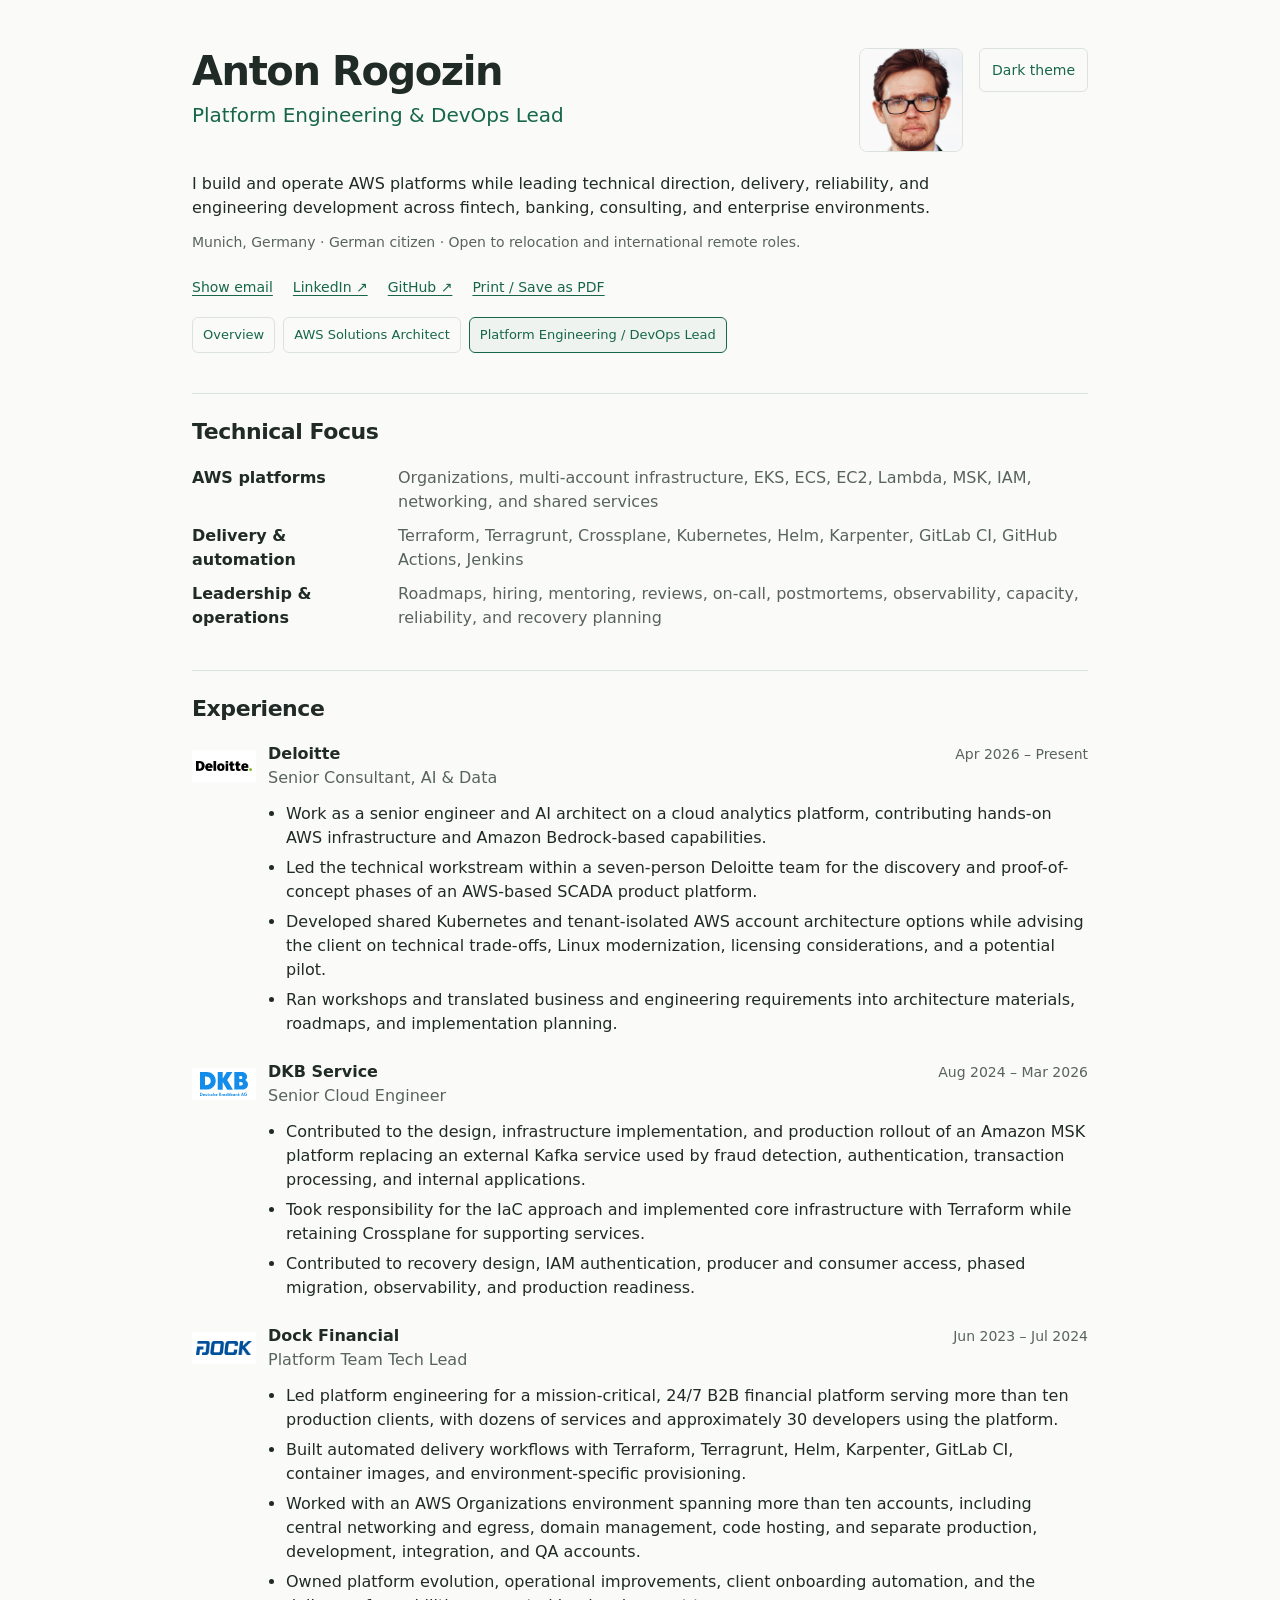
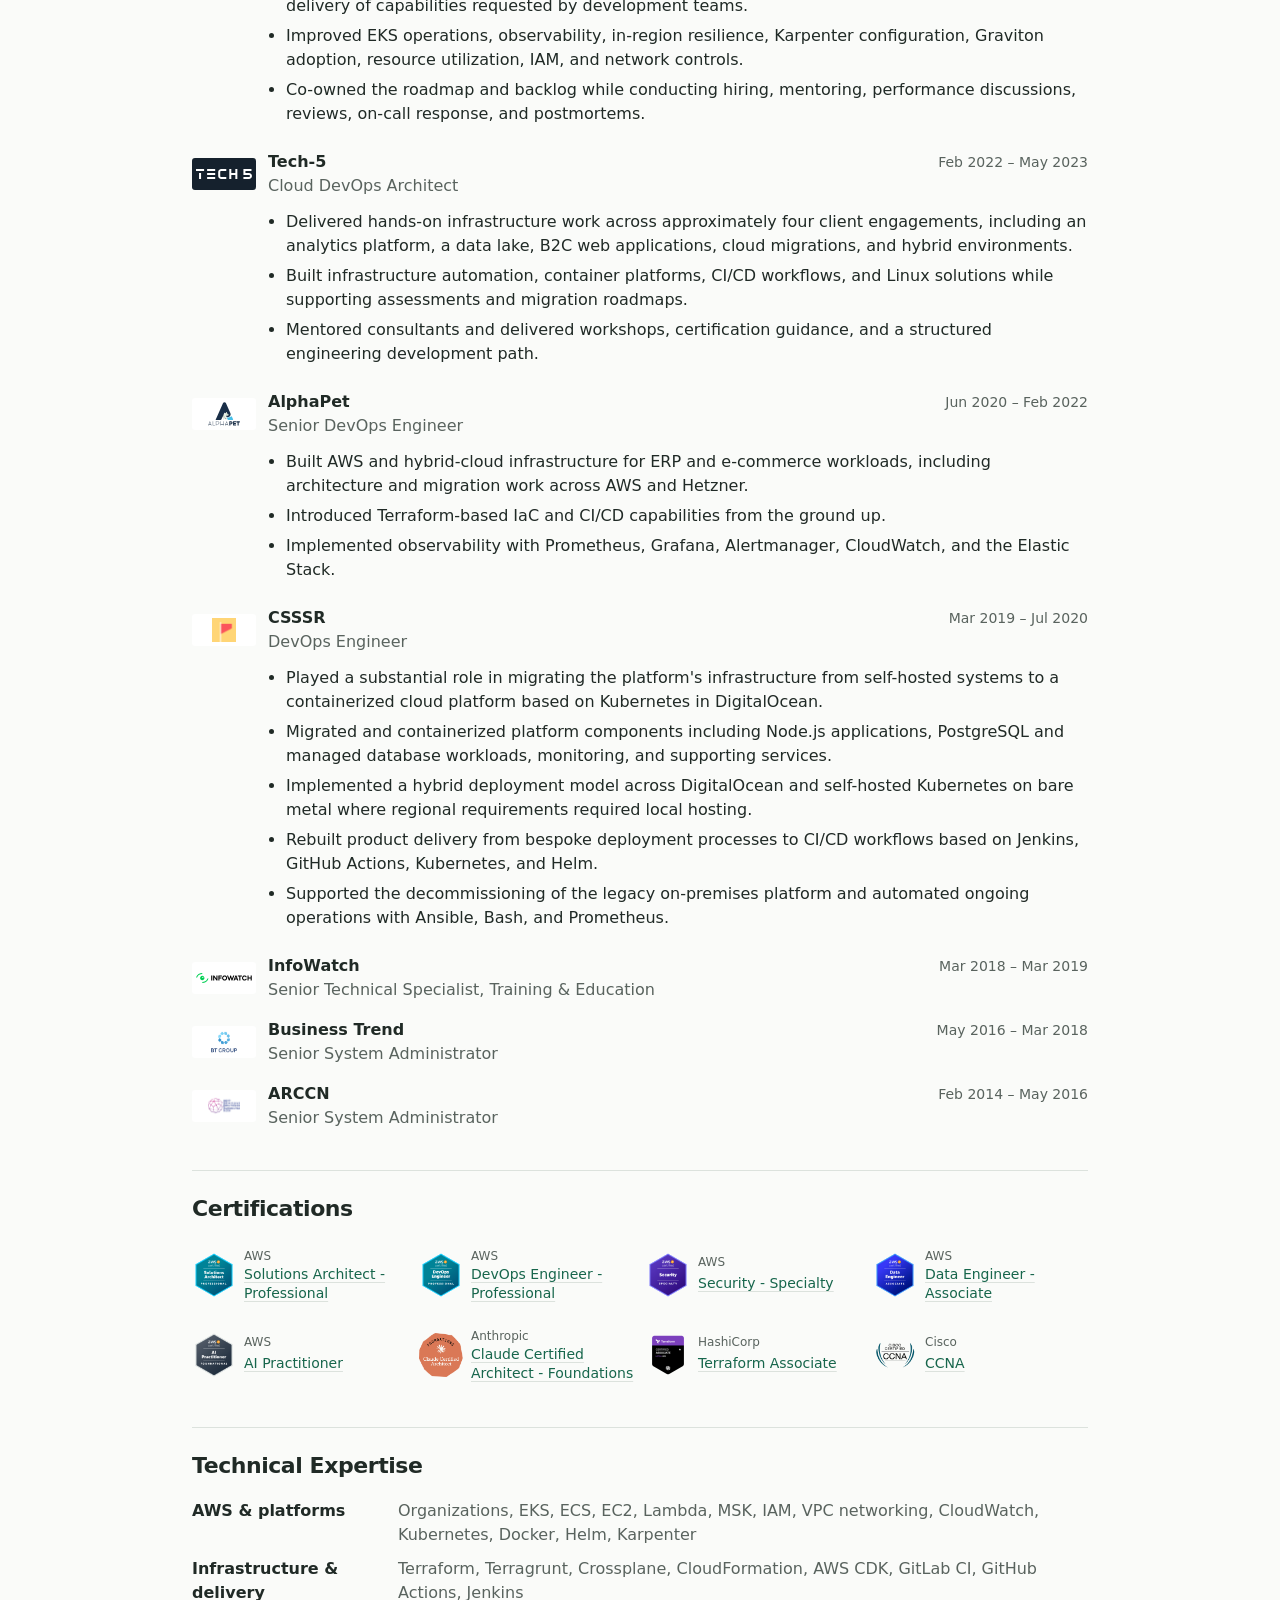
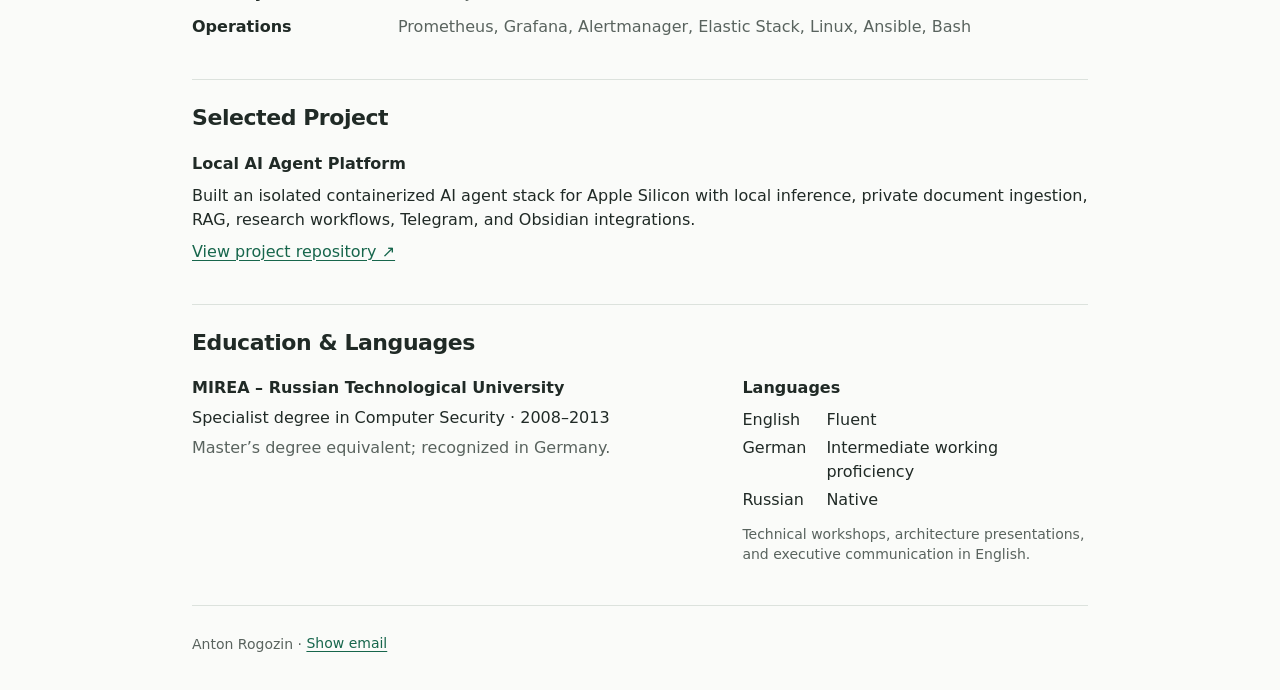
==== commit 657481db: "style(design): simplify language proficiency block" ====
--- a/platform-engineering.html
+++ b/platform-engineering.html
@@ -8,7 +8,7 @@
     <meta http-equiv="Content-Security-Policy" content="default-src 'self'; script-src 'self'; style-src 'self'; img-src 'self' data:; font-src 'self'; connect-src 'none'; object-src 'none'; base-uri 'self'; form-action 'self'; upgrade-insecure-requests">
     <meta property="og:type" content="profile"><meta property="og:title" content="Anton Rogozin - Platform Engineering & DevOps Lead"><meta property="og:description" content="AWS, EKS, Kubernetes, Terraform, CI/CD, reliability, developer platforms, and engineering leadership."><meta property="og:url" content="https://aarogozin.github.io/cv/platform-engineering.html"><meta name="twitter:card" content="summary">
     <title>Anton Rogozin - Platform Engineering & DevOps Lead</title>
-    <link rel="icon" href="favicon.svg" type="image/svg+xml"><link rel="stylesheet" href="styles.css?v=3"><script defer src="app.js"></script>
+    <link rel="icon" href="favicon.svg" type="image/svg+xml"><link rel="stylesheet" href="styles.css?v=5"><script defer src="app.js"></script>
   </head>
   <body>
     <a class="skip-link" href="#main">Skip to content</a>
@@ -35,7 +35,7 @@
       </ul></div></section>
       <section id="technology" aria-labelledby="technology-title"><h2 id="technology-title">Technical Expertise</h2><dl class="expertise"><div><dt>AWS & platforms</dt><dd>Organizations, EKS, ECS, EC2, Lambda, MSK, IAM, VPC networking, CloudWatch, Kubernetes, Docker, Helm, Karpenter</dd></div><div><dt>Infrastructure & delivery</dt><dd>Terraform, Terragrunt, Crossplane, CloudFormation, AWS CDK, GitLab CI, GitHub Actions, Jenkins</dd></div><div><dt>Operations</dt><dd>Prometheus, Grafana, Alertmanager, Elastic Stack, Linux, Ansible, Bash</dd></div></dl></section>
       <section id="projects" aria-labelledby="projects-title"><h2 id="projects-title">Selected Project</h2><h3>Local AI Agent Platform</h3><p>Built an isolated containerized AI agent stack for Apple Silicon with local inference, private document ingestion, RAG, research workflows, Telegram, and Obsidian integrations.</p><p><a href="https://github.com/aarogozin/mlx-to-isolated-hermes" target="_blank" rel="noopener noreferrer">View project repository ↗</a></p></section>
-      <section id="education" aria-labelledby="education-title"><h2 id="education-title">Education & Languages</h2><div class="education-grid"><div><h3>MIREA – Russian Technological University</h3><p>Specialist degree in Computer Security · 2008–2013</p><p class="muted">Master’s degree equivalent; recognized in Germany.</p></div><div><h3>Languages</h3><p><strong>English</strong> · Fluent; experienced in technical workshops, architecture presentations, and executive communication<br><strong>German</strong> · Intermediate working proficiency<br><strong>Russian</strong> · Native</p></div></div></section>
+      <section id="education" aria-labelledby="education-title"><h2 id="education-title">Education & Languages</h2><div class="education-grid"><div><h3>MIREA – Russian Technological University</h3><p>Specialist degree in Computer Security · 2008–2013</p><p class="muted">Master’s degree equivalent; recognized in Germany.</p></div><div class="languages"><h3>Languages</h3><dl class="language-list"><div><dt>English</dt><dd>Fluent</dd></div><div><dt>German</dt><dd>Intermediate working proficiency</dd></div><div><dt>Russian</dt><dd>Native</dd></div></dl><p class="language-note">Technical workshops, architecture presentations, and executive communication in English.</p></div></div></section>
       <footer><p>Anton Rogozin · <button type="button" class="email-button">Show email</button></p></footer>
     </main>
   </body>
--- a/styles.css
+++ b/styles.css
@@ -63,8 +63,13 @@
 dt { font-weight: 650; }
 dd { margin: 0; color: var(--muted); }
 #projects > p { margin-top: 8px; }
-.education-grid { display: grid; grid-template-columns: 2fr 1fr; gap: 32px; }
+.education-grid { display: grid; grid-template-columns: 3fr 2fr; gap: 32px; }
 .education-grid p { margin-top: 6px; }
+.language-list { margin: 8px 0 0; display: grid; gap: 4px; }
+.language-list > div { display: grid; grid-template-columns: 72px minmax(0, 1fr); gap: 12px; }
+.language-list dt { font-weight: 500; }
+.language-list dd { color: var(--text); }
+.languages .language-note { margin-top: 12px; color: var(--muted); font-size: 14px; line-height: 1.45; }
 .muted { color: var(--muted); }
 footer { margin-top: 40px; padding-top: 16px; border-top: 1px solid var(--line); color: var(--muted); font-size: 14px; }
 footer a { display: inline-block; min-height: 44px; padding-top: 10px; }
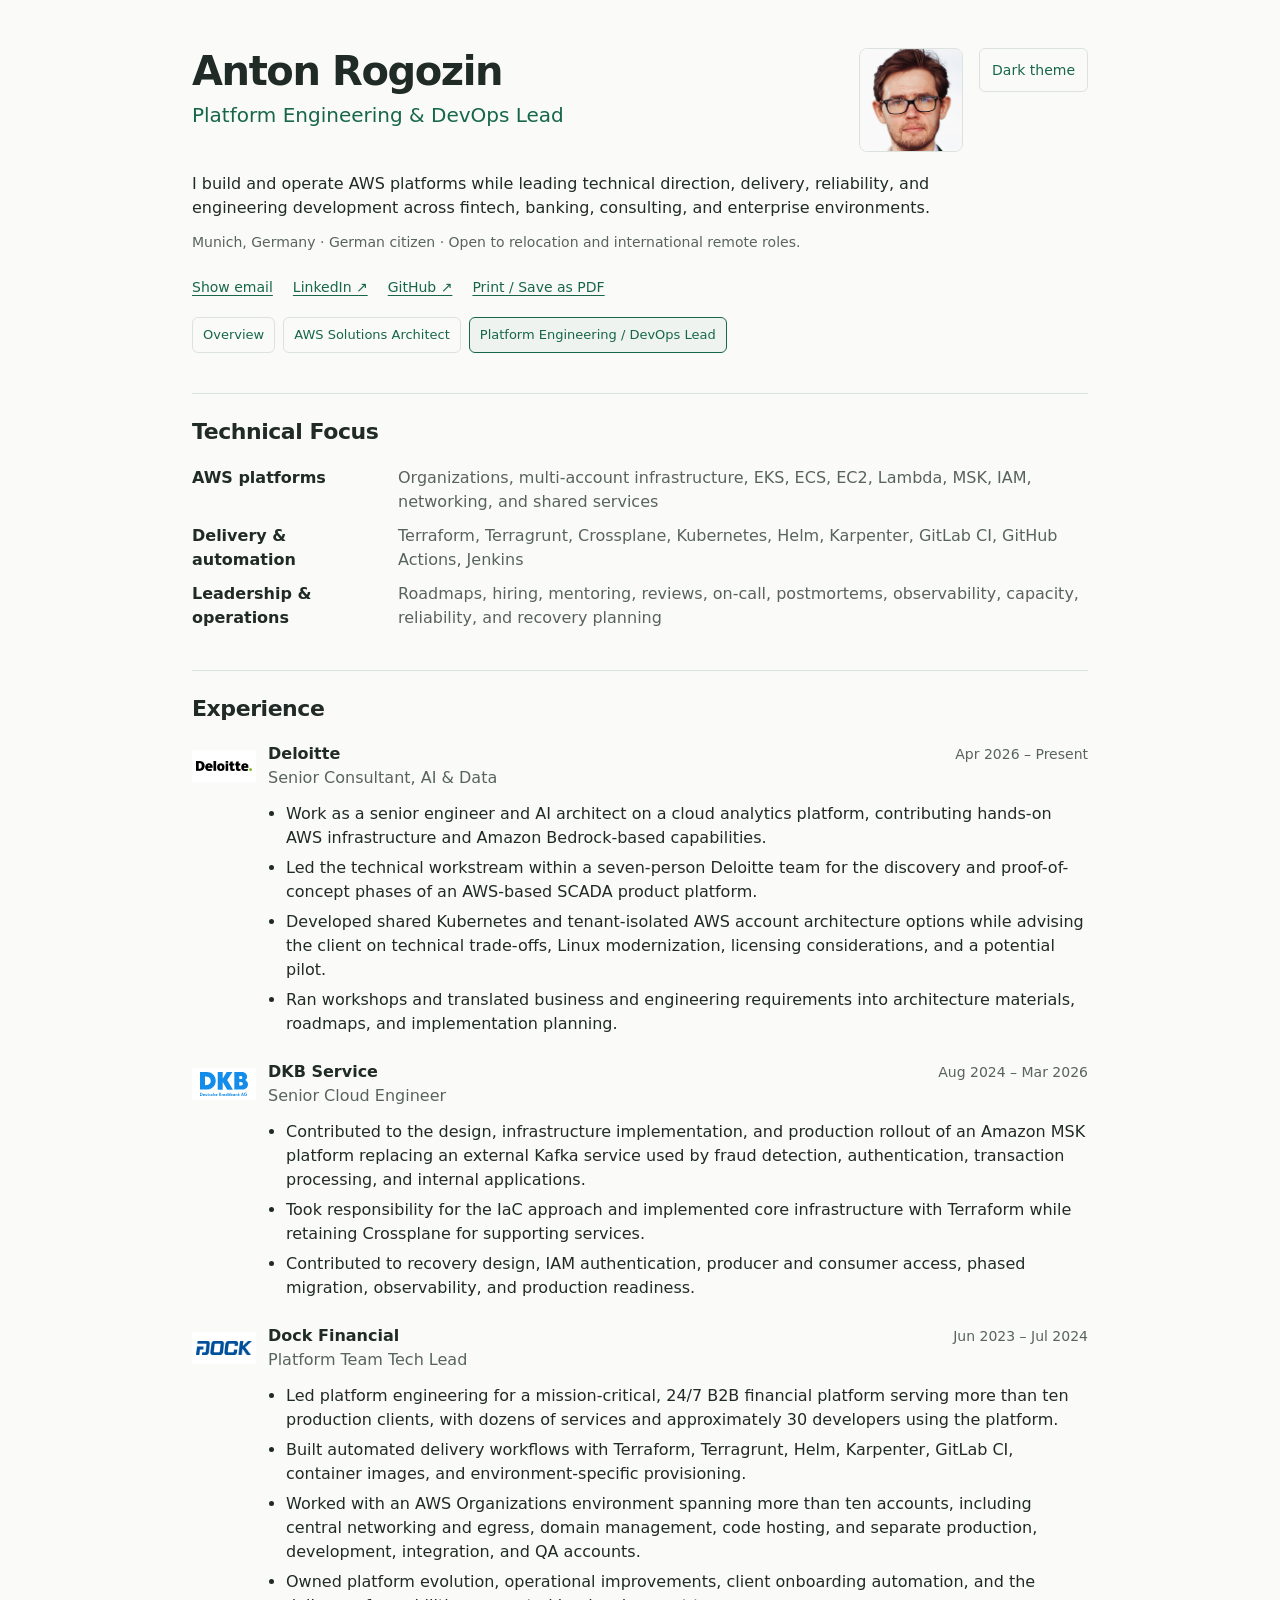
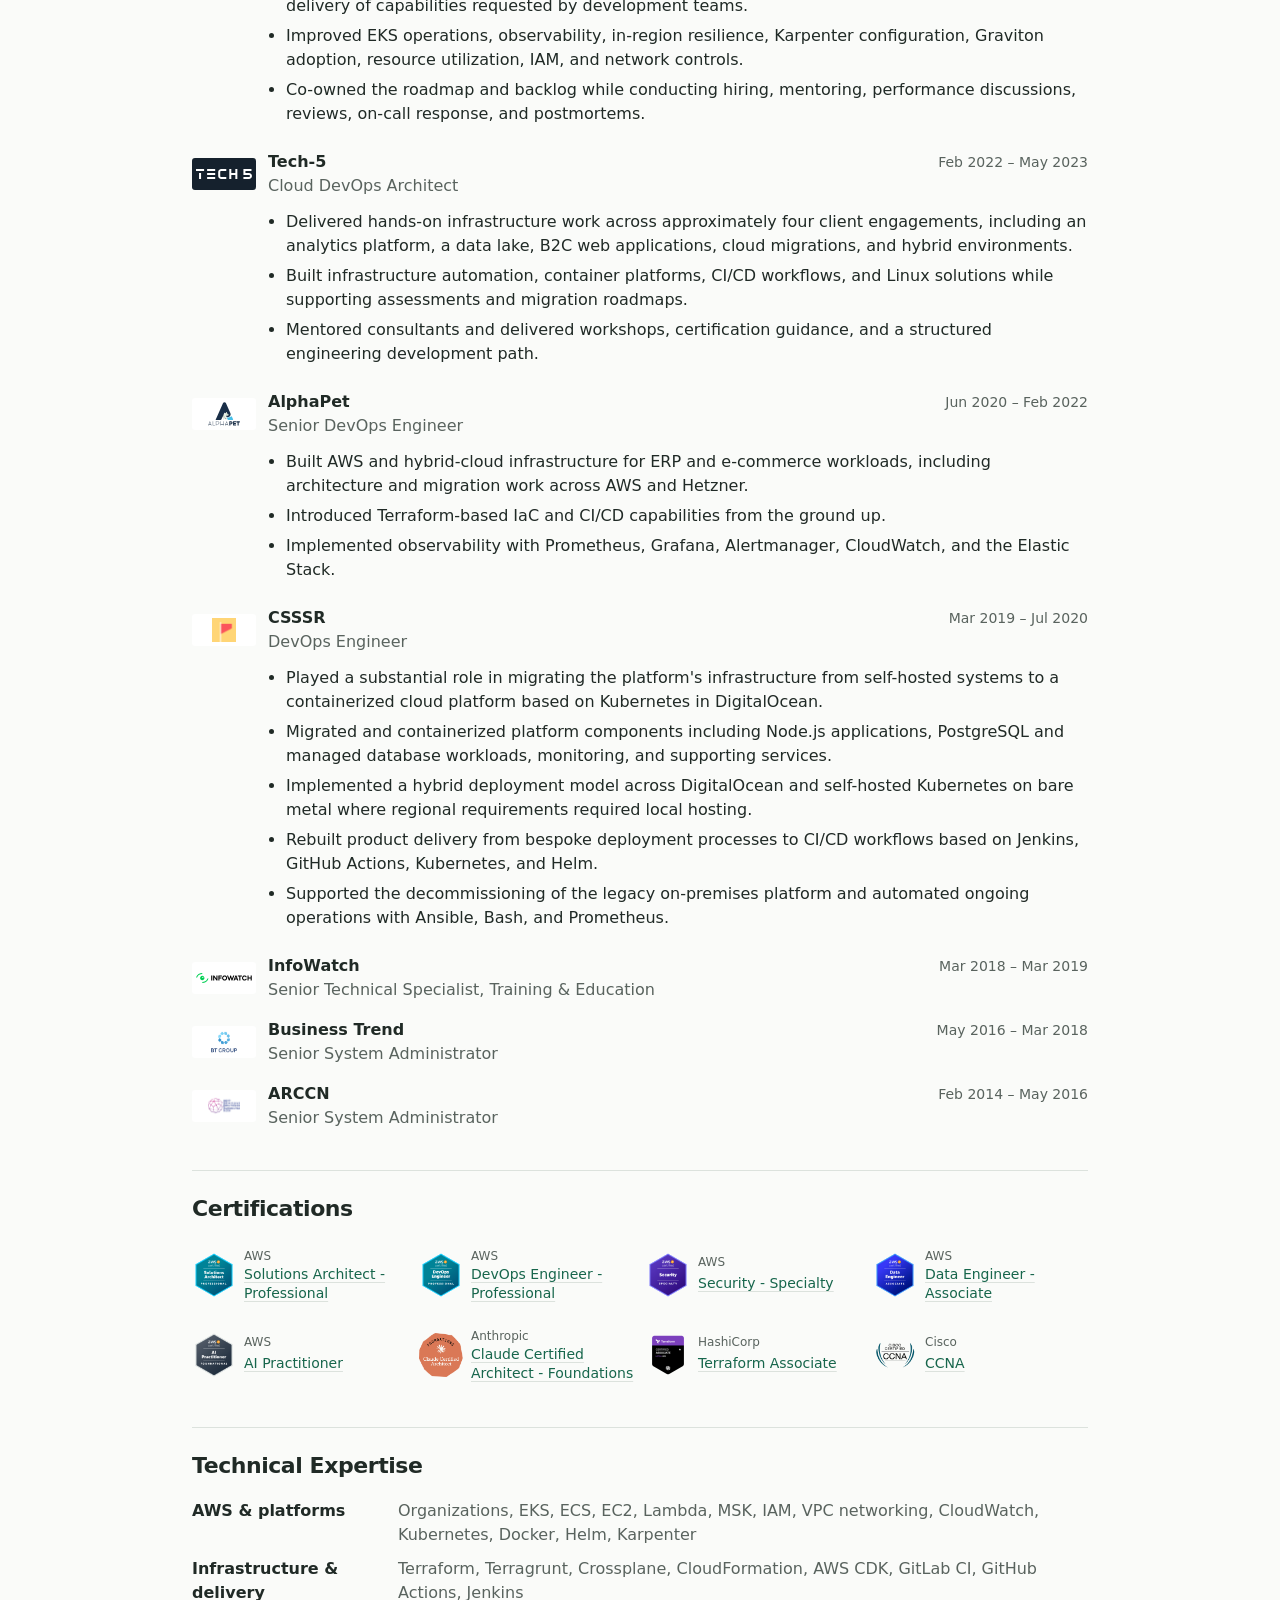
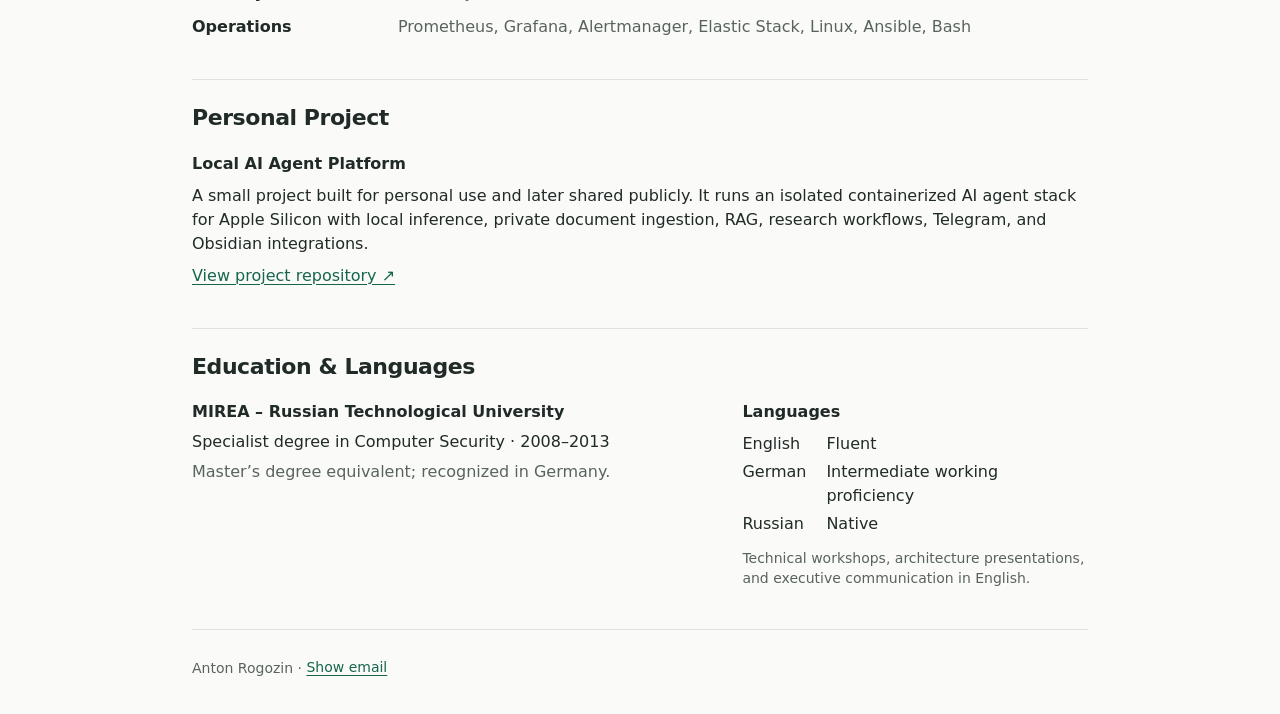
==== commit d7923fae: "refine personal project positioning" ====
--- a/platform-engineering.html
+++ b/platform-engineering.html
@@ -34,7 +34,7 @@
         <li><a class="cert-card" href="https://www.credly.com/org/amazon-web-services/badge/aws-certified-solutions-architect-professional" target="_blank" rel="noopener noreferrer"><span class="badge-image"><img src="assets/badges/aws-solutions-architect.png" alt="" width="600" height="600" loading="lazy"></span><strong>AWS</strong><span>Solutions Architect - Professional</span></a></li><li><a class="cert-card" href="https://www.credly.com/org/amazon-web-services/badge/aws-certified-devops-engineer-professional" target="_blank" rel="noopener noreferrer"><span class="badge-image"><img src="assets/badges/aws-devops.png" alt="" width="600" height="600" loading="lazy"></span><strong>AWS</strong><span>DevOps Engineer - Professional</span></a></li><li><a class="cert-card" href="https://www.credly.com/org/amazon-web-services/badge/aws-certified-security-specialty" target="_blank" rel="noopener noreferrer"><span class="badge-image"><img src="assets/badges/aws-security.png" alt="" width="600" height="600" loading="lazy"></span><strong>AWS</strong><span>Security - Specialty</span></a></li><li><a class="cert-card" href="https://www.credly.com/org/amazon-web-services/badge/aws-certified-data-engineer-associate" target="_blank" rel="noopener noreferrer"><span class="badge-image"><img src="assets/badges/aws-data-engineer.png" alt="" width="600" height="600" loading="lazy"></span><strong>AWS</strong><span>Data Engineer - Associate</span></a></li><li><a class="cert-card" href="https://www.credly.com/org/amazon-web-services/badge/aws-certified-ai-practitioner" target="_blank" rel="noopener noreferrer"><span class="badge-image"><img src="assets/badges/aws-ai-practitioner.png" alt="" width="600" height="600" loading="lazy"></span><strong>AWS</strong><span>AI Practitioner</span></a></li><li><a class="cert-card" href="https://www.credly.com/org/anthropic/badge/claude-certified-architect-foundations" target="_blank" rel="noopener noreferrer"><span class="badge-image"><img src="assets/badges/claude-architect-foundations.png" alt="" width="604" height="604" loading="lazy"></span><strong>Anthropic</strong><span>Claude Certified Architect - Foundations</span></a></li><li><a class="cert-card" href="https://developer.hashicorp.com/certifications/infrastructure-automation" target="_blank" rel="noopener noreferrer"><span class="badge-image badge-wide"><img src="assets/badges/terraform.png" alt="" width="672" height="352" loading="lazy"></span><strong>HashiCorp</strong><span>Terraform Associate</span></a></li><li><a class="cert-card" href="https://www.credly.com/org/cisco/badge/ccna" target="_blank" rel="noopener noreferrer"><span class="badge-image"><img src="assets/badges/ccna.png" alt="" width="600" height="600" loading="lazy"></span><strong>Cisco</strong><span>CCNA</span></a></li>
       </ul></div></section>
       <section id="technology" aria-labelledby="technology-title"><h2 id="technology-title">Technical Expertise</h2><dl class="expertise"><div><dt>AWS & platforms</dt><dd>Organizations, EKS, ECS, EC2, Lambda, MSK, IAM, VPC networking, CloudWatch, Kubernetes, Docker, Helm, Karpenter</dd></div><div><dt>Infrastructure & delivery</dt><dd>Terraform, Terragrunt, Crossplane, CloudFormation, AWS CDK, GitLab CI, GitHub Actions, Jenkins</dd></div><div><dt>Operations</dt><dd>Prometheus, Grafana, Alertmanager, Elastic Stack, Linux, Ansible, Bash</dd></div></dl></section>
-      <section id="projects" aria-labelledby="projects-title"><h2 id="projects-title">Selected Project</h2><h3>Local AI Agent Platform</h3><p>Built an isolated containerized AI agent stack for Apple Silicon with local inference, private document ingestion, RAG, research workflows, Telegram, and Obsidian integrations.</p><p><a href="https://github.com/aarogozin/mlx-to-isolated-hermes" target="_blank" rel="noopener noreferrer">View project repository ↗</a></p></section>
+      <section id="projects" aria-labelledby="projects-title"><h2 id="projects-title">Personal Project</h2><h3>Local AI Agent Platform</h3><p>A small project built for personal use and later shared publicly. It runs an isolated containerized AI agent stack for Apple Silicon with local inference, private document ingestion, RAG, research workflows, Telegram, and Obsidian integrations.</p><p><a href="https://github.com/aarogozin/mlx-to-isolated-hermes" target="_blank" rel="noopener noreferrer">View project repository ↗</a></p></section>
       <section id="education" aria-labelledby="education-title"><h2 id="education-title">Education & Languages</h2><div class="education-grid"><div><h3>MIREA – Russian Technological University</h3><p>Specialist degree in Computer Security · 2008–2013</p><p class="muted">Master’s degree equivalent; recognized in Germany.</p></div><div class="languages"><h3>Languages</h3><dl class="language-list"><div><dt>English</dt><dd>Fluent</dd></div><div><dt>German</dt><dd>Intermediate working proficiency</dd></div><div><dt>Russian</dt><dd>Native</dd></div></dl><p class="language-note">Technical workshops, architecture presentations, and executive communication in English.</p></div></div></section>
       <footer><p>Anton Rogozin · <button type="button" class="email-button">Show email</button></p></footer>
     </main>
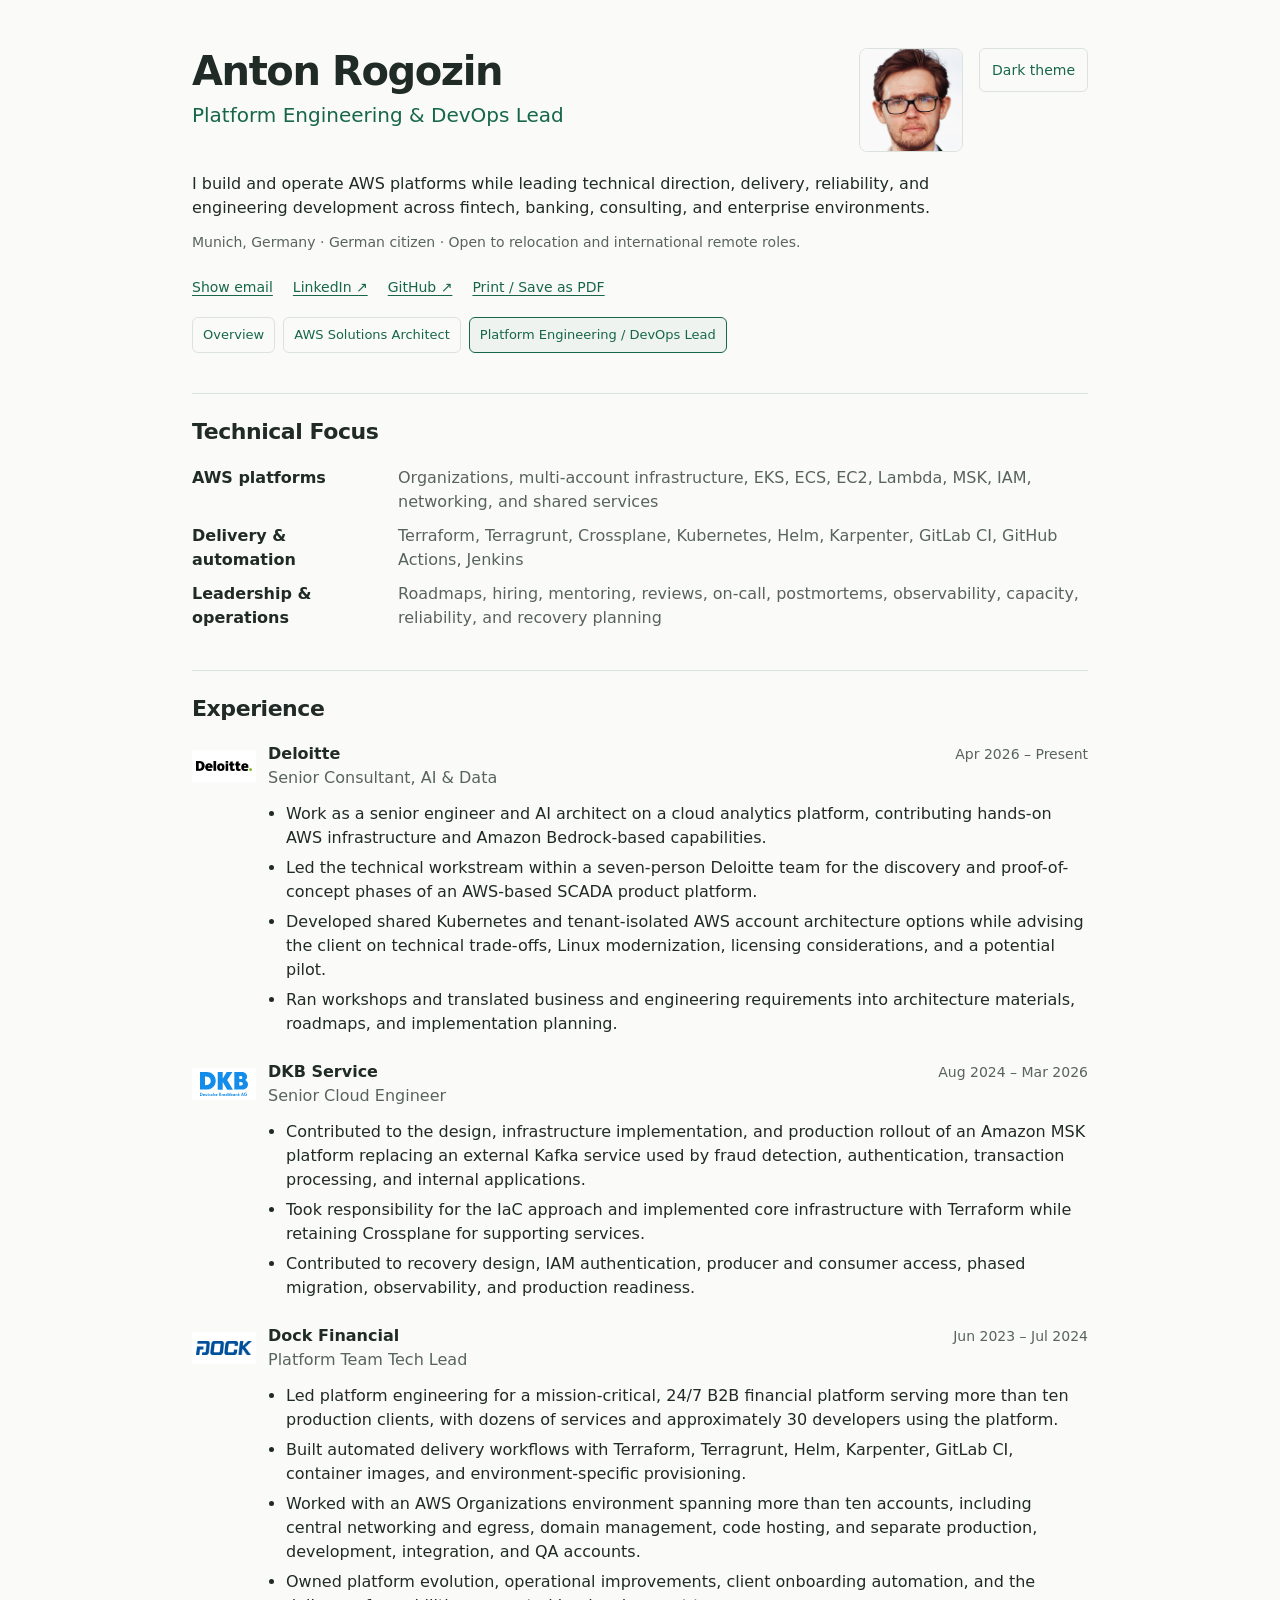
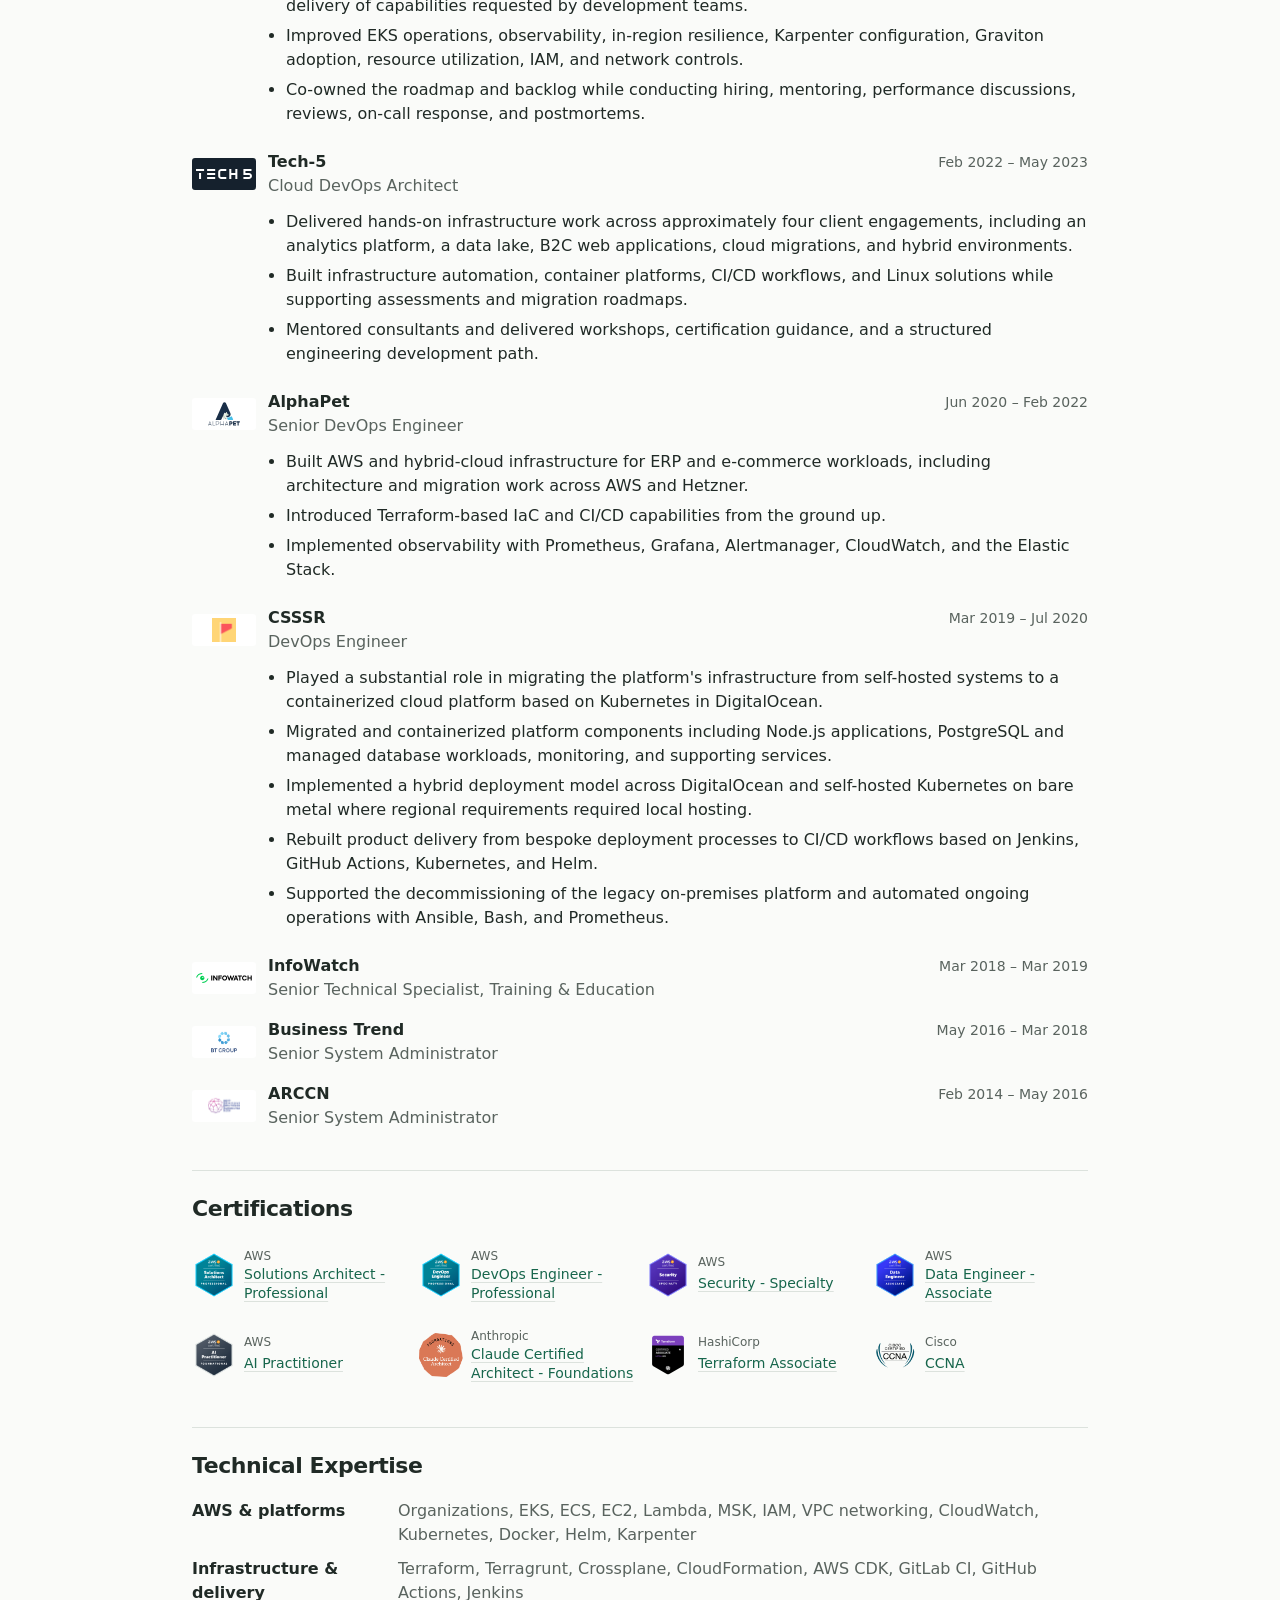
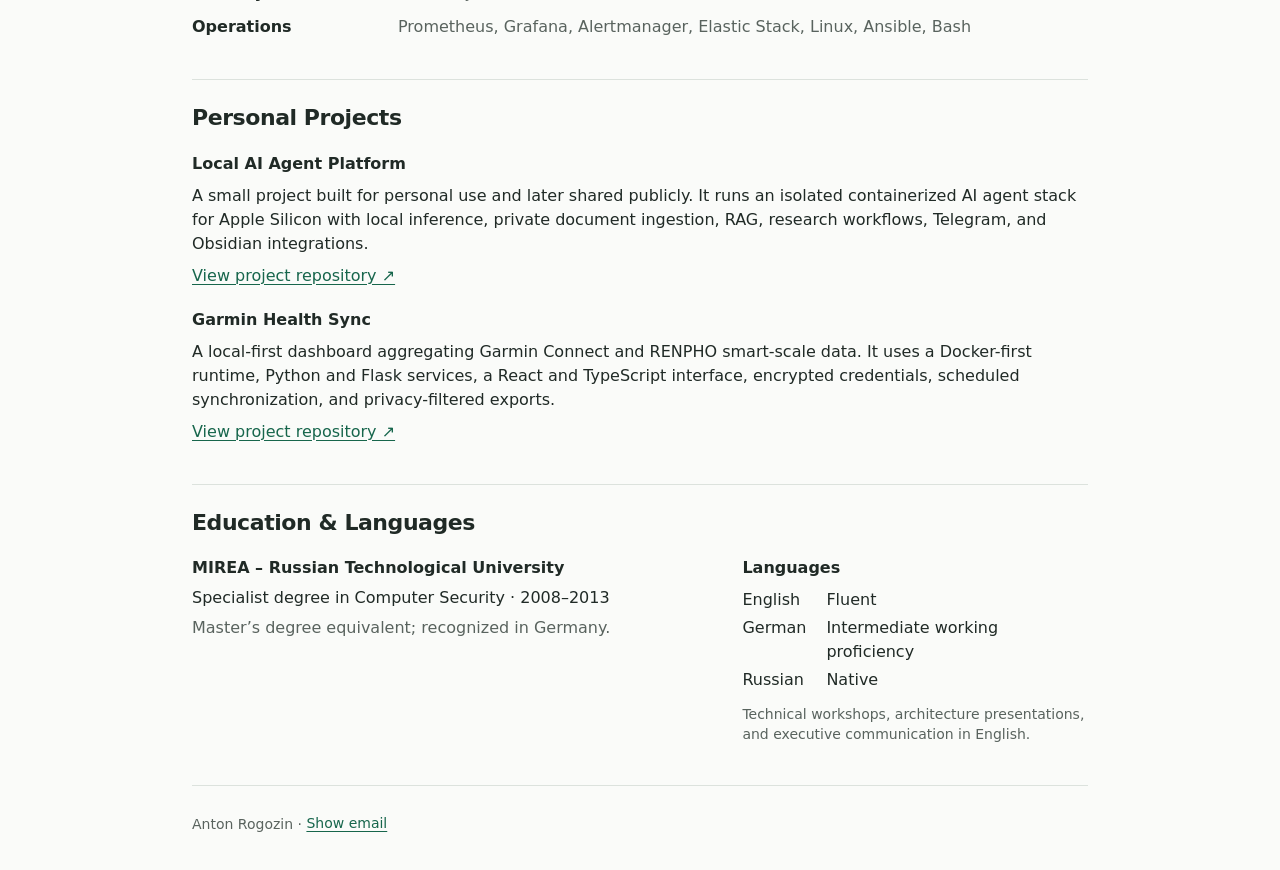
==== commit ffc40e8d: "add Garmin Health Sync personal project" ====
--- a/platform-engineering.html
+++ b/platform-engineering.html
@@ -8,7 +8,7 @@
     <meta http-equiv="Content-Security-Policy" content="default-src 'self'; script-src 'self'; style-src 'self'; img-src 'self' data:; font-src 'self'; connect-src 'none'; object-src 'none'; base-uri 'self'; form-action 'self'; upgrade-insecure-requests">
     <meta property="og:type" content="profile"><meta property="og:title" content="Anton Rogozin - Platform Engineering & DevOps Lead"><meta property="og:description" content="AWS, EKS, Kubernetes, Terraform, CI/CD, reliability, developer platforms, and engineering leadership."><meta property="og:url" content="https://aarogozin.github.io/cv/platform-engineering.html"><meta name="twitter:card" content="summary">
     <title>Anton Rogozin - Platform Engineering & DevOps Lead</title>
-    <link rel="icon" href="favicon.svg" type="image/svg+xml"><link rel="stylesheet" href="styles.css?v=5"><script defer src="app.js"></script>
+    <link rel="icon" href="favicon.svg" type="image/svg+xml"><link rel="stylesheet" href="styles.css?v=6"><script defer src="app.js"></script>
   </head>
   <body>
     <a class="skip-link" href="#main">Skip to content</a>
@@ -34,7 +34,7 @@
         <li><a class="cert-card" href="https://www.credly.com/org/amazon-web-services/badge/aws-certified-solutions-architect-professional" target="_blank" rel="noopener noreferrer"><span class="badge-image"><img src="assets/badges/aws-solutions-architect.png" alt="" width="600" height="600" loading="lazy"></span><strong>AWS</strong><span>Solutions Architect - Professional</span></a></li><li><a class="cert-card" href="https://www.credly.com/org/amazon-web-services/badge/aws-certified-devops-engineer-professional" target="_blank" rel="noopener noreferrer"><span class="badge-image"><img src="assets/badges/aws-devops.png" alt="" width="600" height="600" loading="lazy"></span><strong>AWS</strong><span>DevOps Engineer - Professional</span></a></li><li><a class="cert-card" href="https://www.credly.com/org/amazon-web-services/badge/aws-certified-security-specialty" target="_blank" rel="noopener noreferrer"><span class="badge-image"><img src="assets/badges/aws-security.png" alt="" width="600" height="600" loading="lazy"></span><strong>AWS</strong><span>Security - Specialty</span></a></li><li><a class="cert-card" href="https://www.credly.com/org/amazon-web-services/badge/aws-certified-data-engineer-associate" target="_blank" rel="noopener noreferrer"><span class="badge-image"><img src="assets/badges/aws-data-engineer.png" alt="" width="600" height="600" loading="lazy"></span><strong>AWS</strong><span>Data Engineer - Associate</span></a></li><li><a class="cert-card" href="https://www.credly.com/org/amazon-web-services/badge/aws-certified-ai-practitioner" target="_blank" rel="noopener noreferrer"><span class="badge-image"><img src="assets/badges/aws-ai-practitioner.png" alt="" width="600" height="600" loading="lazy"></span><strong>AWS</strong><span>AI Practitioner</span></a></li><li><a class="cert-card" href="https://www.credly.com/org/anthropic/badge/claude-certified-architect-foundations" target="_blank" rel="noopener noreferrer"><span class="badge-image"><img src="assets/badges/claude-architect-foundations.png" alt="" width="604" height="604" loading="lazy"></span><strong>Anthropic</strong><span>Claude Certified Architect - Foundations</span></a></li><li><a class="cert-card" href="https://developer.hashicorp.com/certifications/infrastructure-automation" target="_blank" rel="noopener noreferrer"><span class="badge-image badge-wide"><img src="assets/badges/terraform.png" alt="" width="672" height="352" loading="lazy"></span><strong>HashiCorp</strong><span>Terraform Associate</span></a></li><li><a class="cert-card" href="https://www.credly.com/org/cisco/badge/ccna" target="_blank" rel="noopener noreferrer"><span class="badge-image"><img src="assets/badges/ccna.png" alt="" width="600" height="600" loading="lazy"></span><strong>Cisco</strong><span>CCNA</span></a></li>
       </ul></div></section>
       <section id="technology" aria-labelledby="technology-title"><h2 id="technology-title">Technical Expertise</h2><dl class="expertise"><div><dt>AWS & platforms</dt><dd>Organizations, EKS, ECS, EC2, Lambda, MSK, IAM, VPC networking, CloudWatch, Kubernetes, Docker, Helm, Karpenter</dd></div><div><dt>Infrastructure & delivery</dt><dd>Terraform, Terragrunt, Crossplane, CloudFormation, AWS CDK, GitLab CI, GitHub Actions, Jenkins</dd></div><div><dt>Operations</dt><dd>Prometheus, Grafana, Alertmanager, Elastic Stack, Linux, Ansible, Bash</dd></div></dl></section>
-      <section id="projects" aria-labelledby="projects-title"><h2 id="projects-title">Personal Project</h2><h3>Local AI Agent Platform</h3><p>A small project built for personal use and later shared publicly. It runs an isolated containerized AI agent stack for Apple Silicon with local inference, private document ingestion, RAG, research workflows, Telegram, and Obsidian integrations.</p><p><a href="https://github.com/aarogozin/mlx-to-isolated-hermes" target="_blank" rel="noopener noreferrer">View project repository ↗</a></p></section>
+      <section id="projects" aria-labelledby="projects-title"><h2 id="projects-title">Personal Projects</h2><div class="personal-project"><h3>Local AI Agent Platform</h3><p>A small project built for personal use and later shared publicly. It runs an isolated containerized AI agent stack for Apple Silicon with local inference, private document ingestion, RAG, research workflows, Telegram, and Obsidian integrations.</p><p><a href="https://github.com/aarogozin/mlx-to-isolated-hermes" target="_blank" rel="noopener noreferrer">View project repository ↗</a></p></div><div class="personal-project"><h3>Garmin Health Sync</h3><p>A local-first dashboard aggregating Garmin Connect and RENPHO smart-scale data. It uses a Docker-first runtime, Python and Flask services, a React and TypeScript interface, encrypted credentials, scheduled synchronization, and privacy-filtered exports.</p><p><a href="https://github.com/aarogozin/garmin-health-sync" target="_blank" rel="noopener noreferrer">View project repository ↗</a></p></div></section>
       <section id="education" aria-labelledby="education-title"><h2 id="education-title">Education & Languages</h2><div class="education-grid"><div><h3>MIREA – Russian Technological University</h3><p>Specialist degree in Computer Security · 2008–2013</p><p class="muted">Master’s degree equivalent; recognized in Germany.</p></div><div class="languages"><h3>Languages</h3><dl class="language-list"><div><dt>English</dt><dd>Fluent</dd></div><div><dt>German</dt><dd>Intermediate working proficiency</dd></div><div><dt>Russian</dt><dd>Native</dd></div></dl><p class="language-note">Technical workshops, architecture presentations, and executive communication in English.</p></div></div></section>
       <footer><p>Anton Rogozin · <button type="button" class="email-button">Show email</button></p></footer>
     </main>
--- a/styles.css
+++ b/styles.css
@@ -62,7 +62,8 @@
 .expertise > div { display: grid; grid-template-columns: 190px minmax(0, 1fr); gap: 16px; }
 dt { font-weight: 650; }
 dd { margin: 0; color: var(--muted); }
-#projects > p { margin-top: 8px; }
+.personal-project p { margin-top: 8px; }
+.personal-project + .personal-project { margin-top: 20px; }
 .education-grid { display: grid; grid-template-columns: 3fr 2fr; gap: 32px; }
 .education-grid p { margin-top: 6px; }
 .language-list { margin: 8px 0 0; display: grid; gap: 4px; }
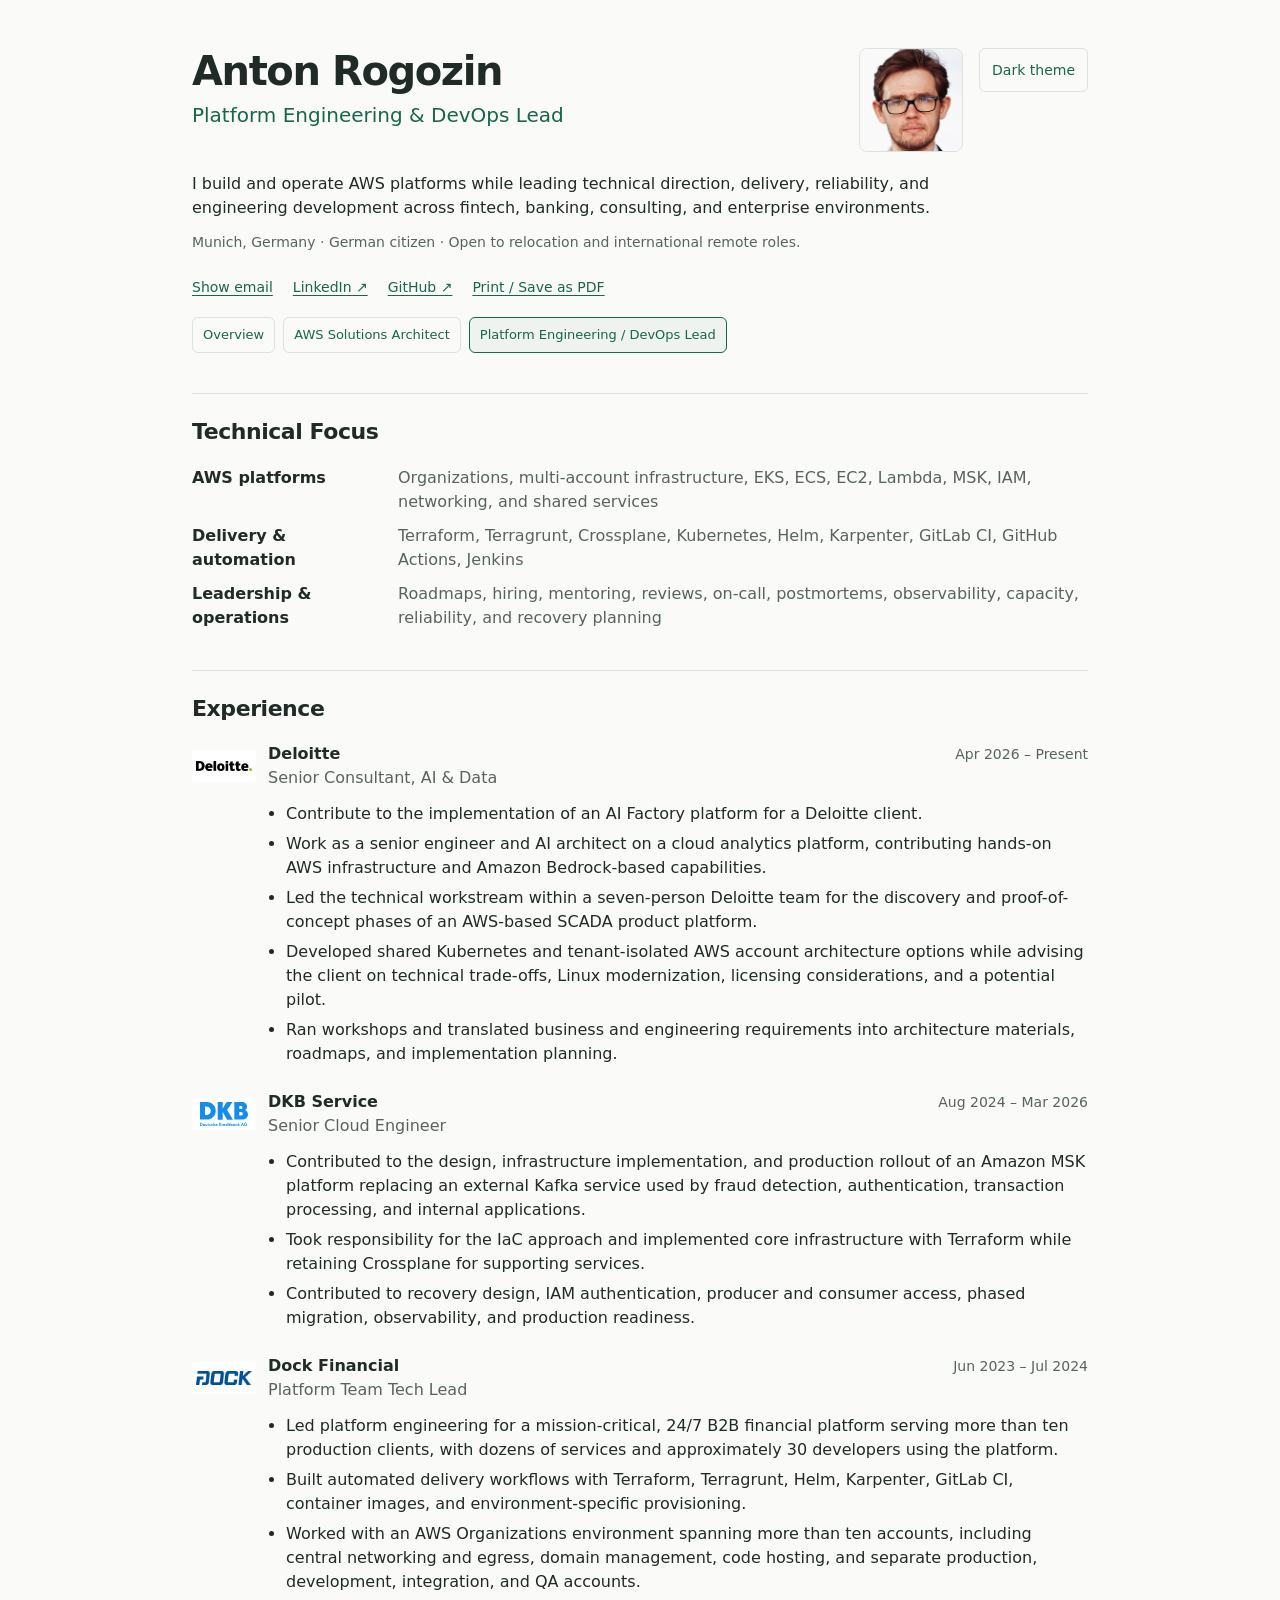
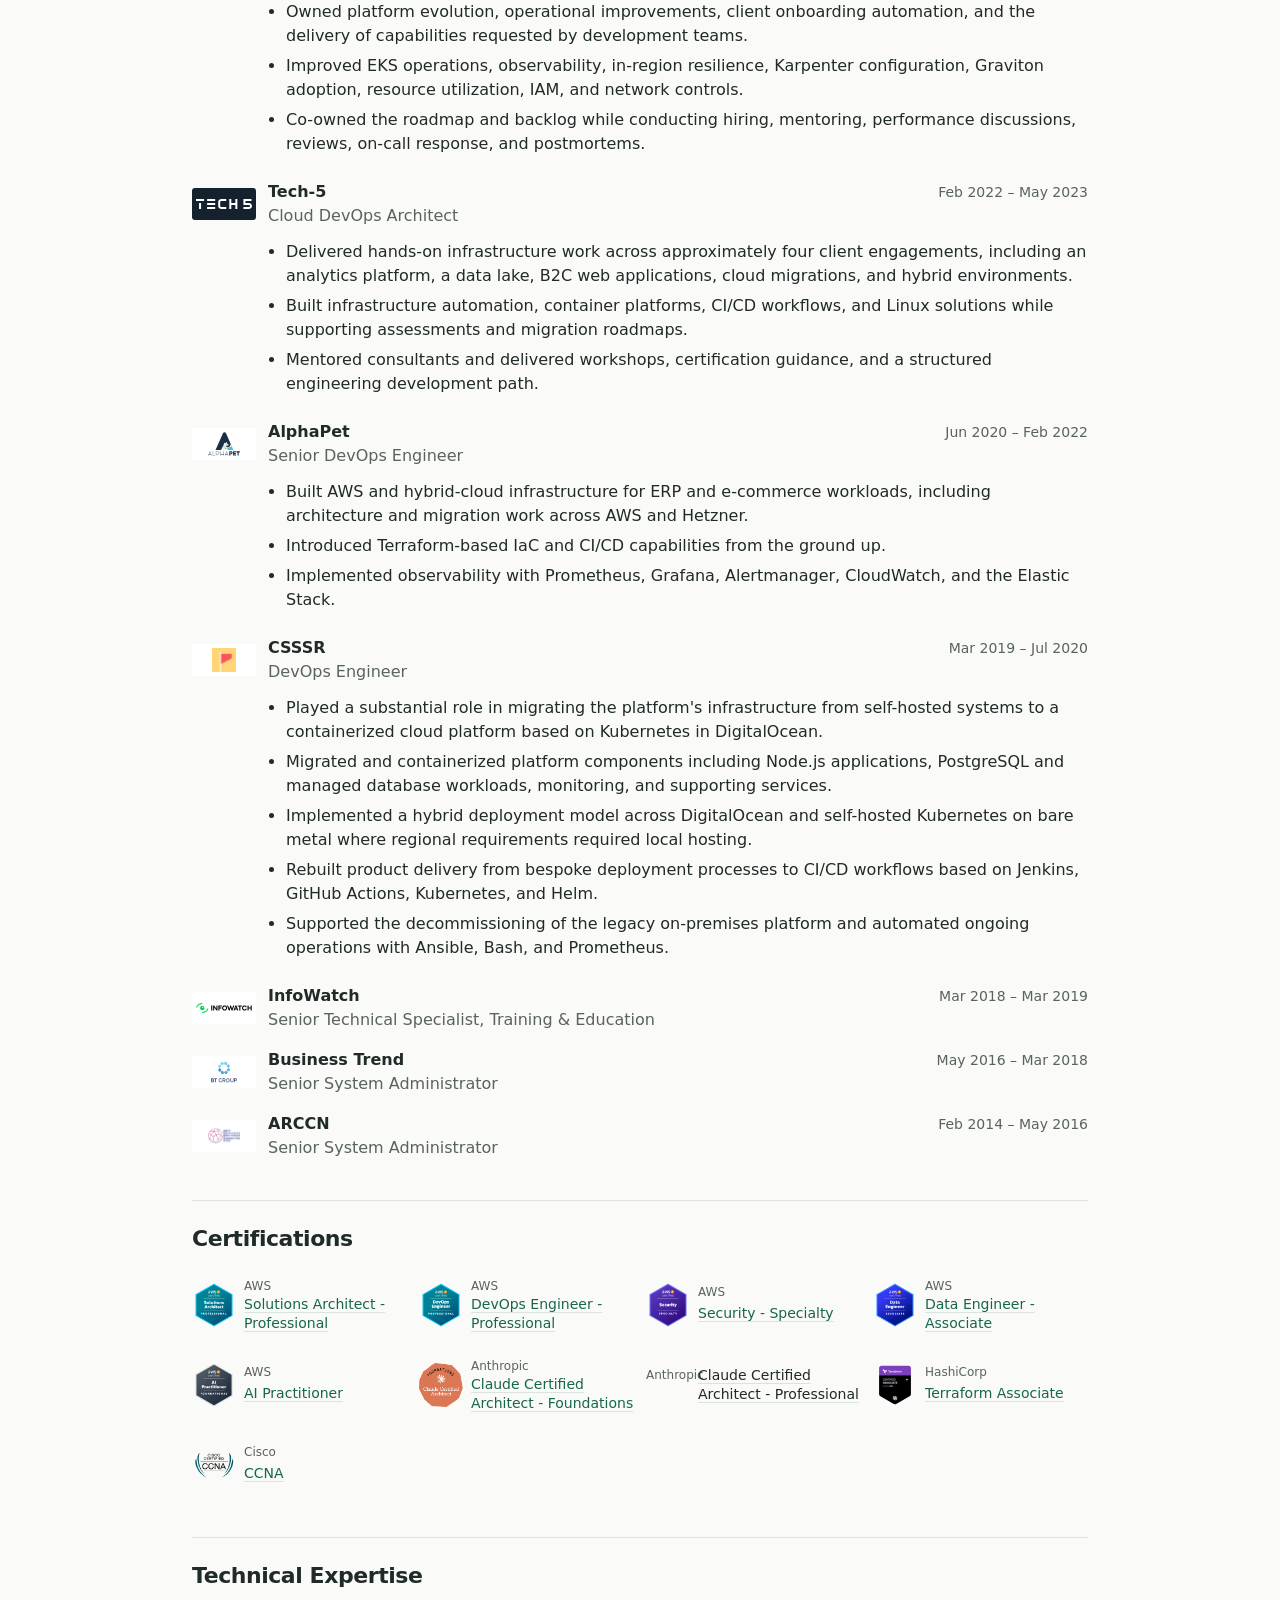
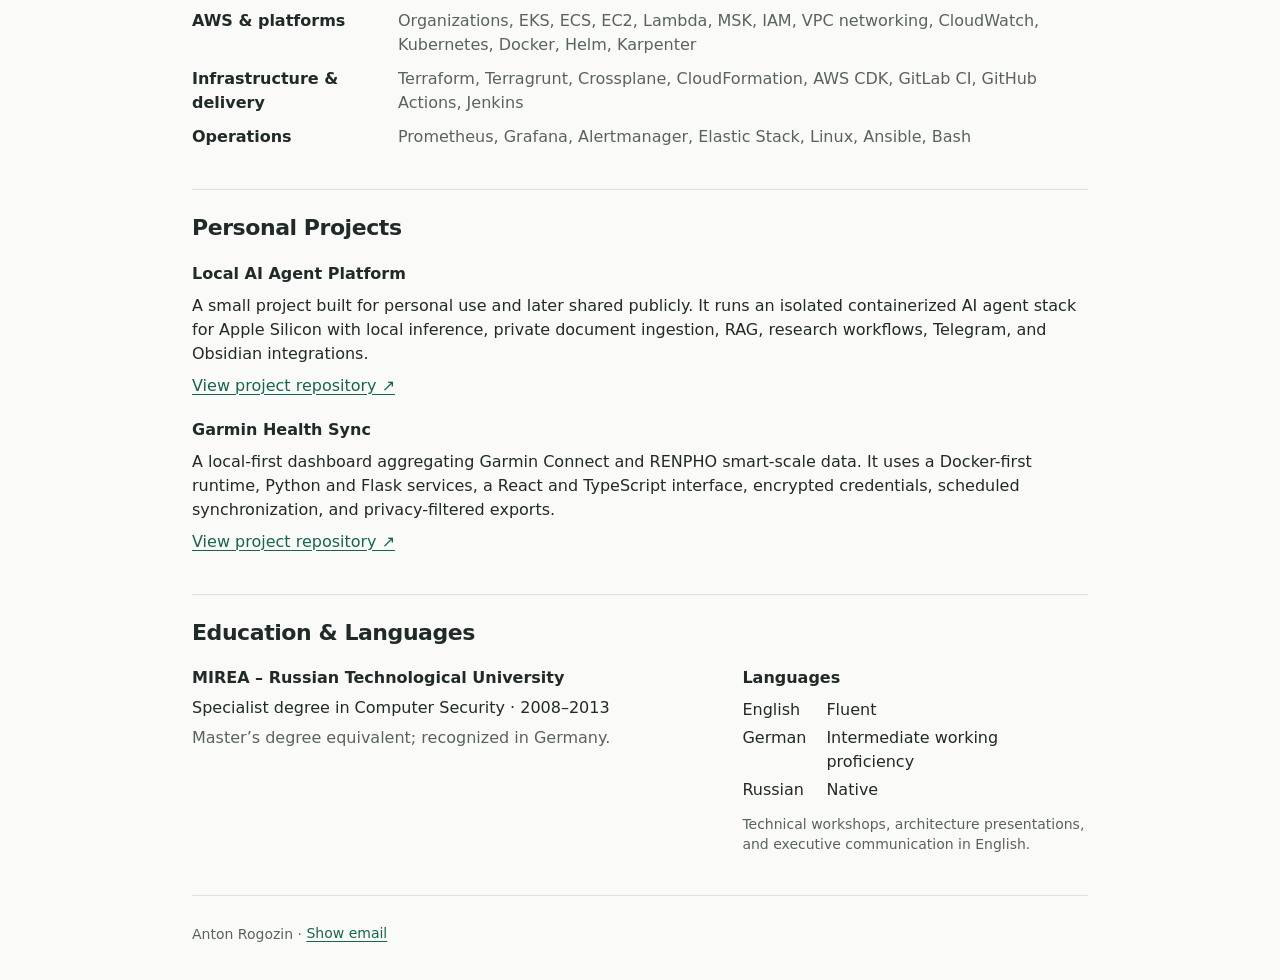
==== commit 7bed524f: "Update Deloitte AI Factory work and Claude Professional certification" ====
--- a/platform-engineering.html
+++ b/platform-engineering.html
@@ -22,7 +22,7 @@
       </header>
       <section id="expertise" aria-labelledby="expertise-title"><h2 id="expertise-title">Technical Focus</h2><dl class="expertise"><div><dt>AWS platforms</dt><dd>Organizations, multi-account infrastructure, EKS, ECS, EC2, Lambda, MSK, IAM, networking, and shared services</dd></div><div><dt>Delivery & automation</dt><dd>Terraform, Terragrunt, Crossplane, Kubernetes, Helm, Karpenter, GitLab CI, GitHub Actions, Jenkins</dd></div><div><dt>Leadership & operations</dt><dd>Roadmaps, hiring, mentoring, reviews, on-call, postmortems, observability, capacity, reliability, and recovery planning</dd></div></dl></section>
       <section id="experience" aria-labelledby="experience-title"><h2 id="experience-title">Experience</h2>
-        <article class="role"><div class="role-heading"><span class="company-logo"><img src="assets/companies/deloitte.png" alt="" width="64" height="32" loading="lazy"></span><div class="role-title"><h3>Deloitte</h3><p>Senior Consultant, AI & Data</p></div><p class="dates">Apr 2026 – Present</p></div><ul><li>Work as a senior engineer and AI architect on a cloud analytics platform, contributing hands-on AWS infrastructure and Amazon Bedrock-based capabilities.</li><li>Led the technical workstream within a seven-person Deloitte team for the discovery and proof-of-concept phases of an AWS-based SCADA product platform.</li><li>Developed shared Kubernetes and tenant-isolated AWS account architecture options while advising the client on technical trade-offs, Linux modernization, licensing considerations, and a potential pilot.</li><li>Ran workshops and translated business and engineering requirements into architecture materials, roadmaps, and implementation planning.</li></ul></article>
+        <article class="role"><div class="role-heading"><span class="company-logo"><img src="assets/companies/deloitte.png" alt="" width="64" height="32" loading="lazy"></span><div class="role-title"><h3>Deloitte</h3><p>Senior Consultant, AI & Data</p></div><p class="dates">Apr 2026 – Present</p></div><ul><li>Contribute to the implementation of an AI Factory platform for a Deloitte client.</li><li>Work as a senior engineer and AI architect on a cloud analytics platform, contributing hands-on AWS infrastructure and Amazon Bedrock-based capabilities.</li><li>Led the technical workstream within a seven-person Deloitte team for the discovery and proof-of-concept phases of an AWS-based SCADA product platform.</li><li>Developed shared Kubernetes and tenant-isolated AWS account architecture options while advising the client on technical trade-offs, Linux modernization, licensing considerations, and a potential pilot.</li><li>Ran workshops and translated business and engineering requirements into architecture materials, roadmaps, and implementation planning.</li></ul></article>
         <article class="role"><div class="role-heading"><span class="company-logo"><img src="assets/companies/dkb.svg" alt="" width="64" height="32" loading="lazy"></span><div class="role-title"><h3>DKB Service</h3><p>Senior Cloud Engineer</p></div><p class="dates">Aug 2024 – Mar 2026</p></div><ul><li>Contributed to the design, infrastructure implementation, and production rollout of an Amazon MSK platform replacing an external Kafka service used by fraud detection, authentication, transaction processing, and internal applications.</li><li>Took responsibility for the IaC approach and implemented core infrastructure with Terraform while retaining Crossplane for supporting services.</li><li>Contributed to recovery design, IAM authentication, producer and consumer access, phased migration, observability, and production readiness.</li></ul></article>
         <article class="role"><div class="role-heading"><span class="company-logo"><img src="assets/companies/dock.png" alt="" width="64" height="32" loading="lazy"></span><div class="role-title"><h3>Dock Financial</h3><p>Platform Team Tech Lead</p></div><p class="dates">Jun 2023 – Jul 2024</p></div><ul><li>Led platform engineering for a mission-critical, 24/7 B2B financial platform serving more than ten production clients, with dozens of services and approximately 30 developers using the platform.</li><li>Built automated delivery workflows with Terraform, Terragrunt, Helm, Karpenter, GitLab CI, container images, and environment-specific provisioning.</li><li>Worked with an AWS Organizations environment spanning more than ten accounts, including central networking and egress, domain management, code hosting, and separate production, development, integration, and QA accounts.</li><li>Owned platform evolution, operational improvements, client onboarding automation, and the delivery of capabilities requested by development teams.</li><li>Improved EKS operations, observability, in-region resilience, Karpenter configuration, Graviton adoption, resource utilization, IAM, and network controls.</li><li>Co-owned the roadmap and backlog while conducting hiring, mentoring, performance discussions, reviews, on-call response, and postmortems.</li></ul></article>
         <article class="role"><div class="role-heading"><span class="company-logo logo-dark"><img src="assets/companies/tech5.svg" alt="" width="64" height="32" loading="lazy"></span><div class="role-title"><h3>Tech-5</h3><p>Cloud DevOps Architect</p></div><p class="dates">Feb 2022 – May 2023</p></div><ul><li>Delivered hands-on infrastructure work across approximately four client engagements, including an analytics platform, a data lake, B2C web applications, cloud migrations, and hybrid environments.</li><li>Built infrastructure automation, container platforms, CI/CD workflows, and Linux solutions while supporting assessments and migration roadmaps.</li><li>Mentored consultants and delivered workshops, certification guidance, and a structured engineering development path.</li></ul></article>
@@ -31,7 +31,7 @@
         <div class="earlier-roles"><article class="role-heading earlier-role"><span class="company-logo"><img src="assets/companies/infowatch.svg" alt="" width="64" height="32" loading="lazy"></span><div class="role-title"><h3>InfoWatch</h3><p>Senior Technical Specialist, Training & Education</p></div><p class="dates">Mar 2018 – Mar 2019</p></article><article class="role-heading earlier-role"><span class="company-logo"><img src="assets/companies/business-trend.png" alt="" width="64" height="32" loading="lazy"></span><div class="role-title"><h3>Business Trend</h3><p>Senior System Administrator</p></div><p class="dates">May 2016 – Mar 2018</p></article><article class="role-heading earlier-role"><span class="company-logo"><img src="assets/companies/arccn.png" alt="" width="64" height="32" loading="lazy"></span><div class="role-title"><h3>ARCCN</h3><p>Senior System Administrator</p></div><p class="dates">Feb 2014 – May 2016</p></article></div>
       </section>
       <section id="credentials" aria-labelledby="credentials-title"><h2 id="credentials-title">Certifications</h2><div class="certifications"><ul>
-        <li><a class="cert-card" href="https://www.credly.com/org/amazon-web-services/badge/aws-certified-solutions-architect-professional" target="_blank" rel="noopener noreferrer"><span class="badge-image"><img src="assets/badges/aws-solutions-architect.png" alt="" width="600" height="600" loading="lazy"></span><strong>AWS</strong><span>Solutions Architect - Professional</span></a></li><li><a class="cert-card" href="https://www.credly.com/org/amazon-web-services/badge/aws-certified-devops-engineer-professional" target="_blank" rel="noopener noreferrer"><span class="badge-image"><img src="assets/badges/aws-devops.png" alt="" width="600" height="600" loading="lazy"></span><strong>AWS</strong><span>DevOps Engineer - Professional</span></a></li><li><a class="cert-card" href="https://www.credly.com/org/amazon-web-services/badge/aws-certified-security-specialty" target="_blank" rel="noopener noreferrer"><span class="badge-image"><img src="assets/badges/aws-security.png" alt="" width="600" height="600" loading="lazy"></span><strong>AWS</strong><span>Security - Specialty</span></a></li><li><a class="cert-card" href="https://www.credly.com/org/amazon-web-services/badge/aws-certified-data-engineer-associate" target="_blank" rel="noopener noreferrer"><span class="badge-image"><img src="assets/badges/aws-data-engineer.png" alt="" width="600" height="600" loading="lazy"></span><strong>AWS</strong><span>Data Engineer - Associate</span></a></li><li><a class="cert-card" href="https://www.credly.com/org/amazon-web-services/badge/aws-certified-ai-practitioner" target="_blank" rel="noopener noreferrer"><span class="badge-image"><img src="assets/badges/aws-ai-practitioner.png" alt="" width="600" height="600" loading="lazy"></span><strong>AWS</strong><span>AI Practitioner</span></a></li><li><a class="cert-card" href="https://www.credly.com/org/anthropic/badge/claude-certified-architect-foundations" target="_blank" rel="noopener noreferrer"><span class="badge-image"><img src="assets/badges/claude-architect-foundations.png" alt="" width="604" height="604" loading="lazy"></span><strong>Anthropic</strong><span>Claude Certified Architect - Foundations</span></a></li><li><a class="cert-card" href="https://developer.hashicorp.com/certifications/infrastructure-automation" target="_blank" rel="noopener noreferrer"><span class="badge-image badge-wide"><img src="assets/badges/terraform.png" alt="" width="672" height="352" loading="lazy"></span><strong>HashiCorp</strong><span>Terraform Associate</span></a></li><li><a class="cert-card" href="https://www.credly.com/org/cisco/badge/ccna" target="_blank" rel="noopener noreferrer"><span class="badge-image"><img src="assets/badges/ccna.png" alt="" width="600" height="600" loading="lazy"></span><strong>Cisco</strong><span>CCNA</span></a></li>
+        <li><a class="cert-card" href="https://www.credly.com/org/amazon-web-services/badge/aws-certified-solutions-architect-professional" target="_blank" rel="noopener noreferrer"><span class="badge-image"><img src="assets/badges/aws-solutions-architect.png" alt="" width="600" height="600" loading="lazy"></span><strong>AWS</strong><span>Solutions Architect - Professional</span></a></li><li><a class="cert-card" href="https://www.credly.com/org/amazon-web-services/badge/aws-certified-devops-engineer-professional" target="_blank" rel="noopener noreferrer"><span class="badge-image"><img src="assets/badges/aws-devops.png" alt="" width="600" height="600" loading="lazy"></span><strong>AWS</strong><span>DevOps Engineer - Professional</span></a></li><li><a class="cert-card" href="https://www.credly.com/org/amazon-web-services/badge/aws-certified-security-specialty" target="_blank" rel="noopener noreferrer"><span class="badge-image"><img src="assets/badges/aws-security.png" alt="" width="600" height="600" loading="lazy"></span><strong>AWS</strong><span>Security - Specialty</span></a></li><li><a class="cert-card" href="https://www.credly.com/org/amazon-web-services/badge/aws-certified-data-engineer-associate" target="_blank" rel="noopener noreferrer"><span class="badge-image"><img src="assets/badges/aws-data-engineer.png" alt="" width="600" height="600" loading="lazy"></span><strong>AWS</strong><span>Data Engineer - Associate</span></a></li><li><a class="cert-card" href="https://www.credly.com/org/amazon-web-services/badge/aws-certified-ai-practitioner" target="_blank" rel="noopener noreferrer"><span class="badge-image"><img src="assets/badges/aws-ai-practitioner.png" alt="" width="600" height="600" loading="lazy"></span><strong>AWS</strong><span>AI Practitioner</span></a></li><li><a class="cert-card" href="https://www.credly.com/org/anthropic/badge/claude-certified-architect-foundations" target="_blank" rel="noopener noreferrer"><span class="badge-image"><img src="assets/badges/claude-architect-foundations.png" alt="" width="604" height="604" loading="lazy"></span><strong>Anthropic</strong><span>Claude Certified Architect - Foundations</span></a></li><li><div class="cert-card"><strong>Anthropic</strong><span>Claude Certified Architect - Professional</span></div></li><li><a class="cert-card" href="https://developer.hashicorp.com/certifications/infrastructure-automation" target="_blank" rel="noopener noreferrer"><span class="badge-image badge-wide"><img src="assets/badges/terraform.png" alt="" width="672" height="352" loading="lazy"></span><strong>HashiCorp</strong><span>Terraform Associate</span></a></li><li><a class="cert-card" href="https://www.credly.com/org/cisco/badge/ccna" target="_blank" rel="noopener noreferrer"><span class="badge-image"><img src="assets/badges/ccna.png" alt="" width="600" height="600" loading="lazy"></span><strong>Cisco</strong><span>CCNA</span></a></li>
       </ul></div></section>
       <section id="technology" aria-labelledby="technology-title"><h2 id="technology-title">Technical Expertise</h2><dl class="expertise"><div><dt>AWS & platforms</dt><dd>Organizations, EKS, ECS, EC2, Lambda, MSK, IAM, VPC networking, CloudWatch, Kubernetes, Docker, Helm, Karpenter</dd></div><div><dt>Infrastructure & delivery</dt><dd>Terraform, Terragrunt, Crossplane, CloudFormation, AWS CDK, GitLab CI, GitHub Actions, Jenkins</dd></div><div><dt>Operations</dt><dd>Prometheus, Grafana, Alertmanager, Elastic Stack, Linux, Ansible, Bash</dd></div></dl></section>
       <section id="projects" aria-labelledby="projects-title"><h2 id="projects-title">Personal Projects</h2><div class="personal-project"><h3>Local AI Agent Platform</h3><p>A small project built for personal use and later shared publicly. It runs an isolated containerized AI agent stack for Apple Silicon with local inference, private document ingestion, RAG, research workflows, Telegram, and Obsidian integrations.</p><p><a href="https://github.com/aarogozin/mlx-to-isolated-hermes" target="_blank" rel="noopener noreferrer">View project repository ↗</a></p></div><div class="personal-project"><h3>Garmin Health Sync</h3><p>A local-first dashboard aggregating Garmin Connect and RENPHO smart-scale data. It uses a Docker-first runtime, Python and Flask services, a React and TypeScript interface, encrypted credentials, scheduled synchronization, and privacy-filtered exports.</p><p><a href="https://github.com/aarogozin/garmin-health-sync" target="_blank" rel="noopener noreferrer">View project repository ↗</a></p></div></section>
